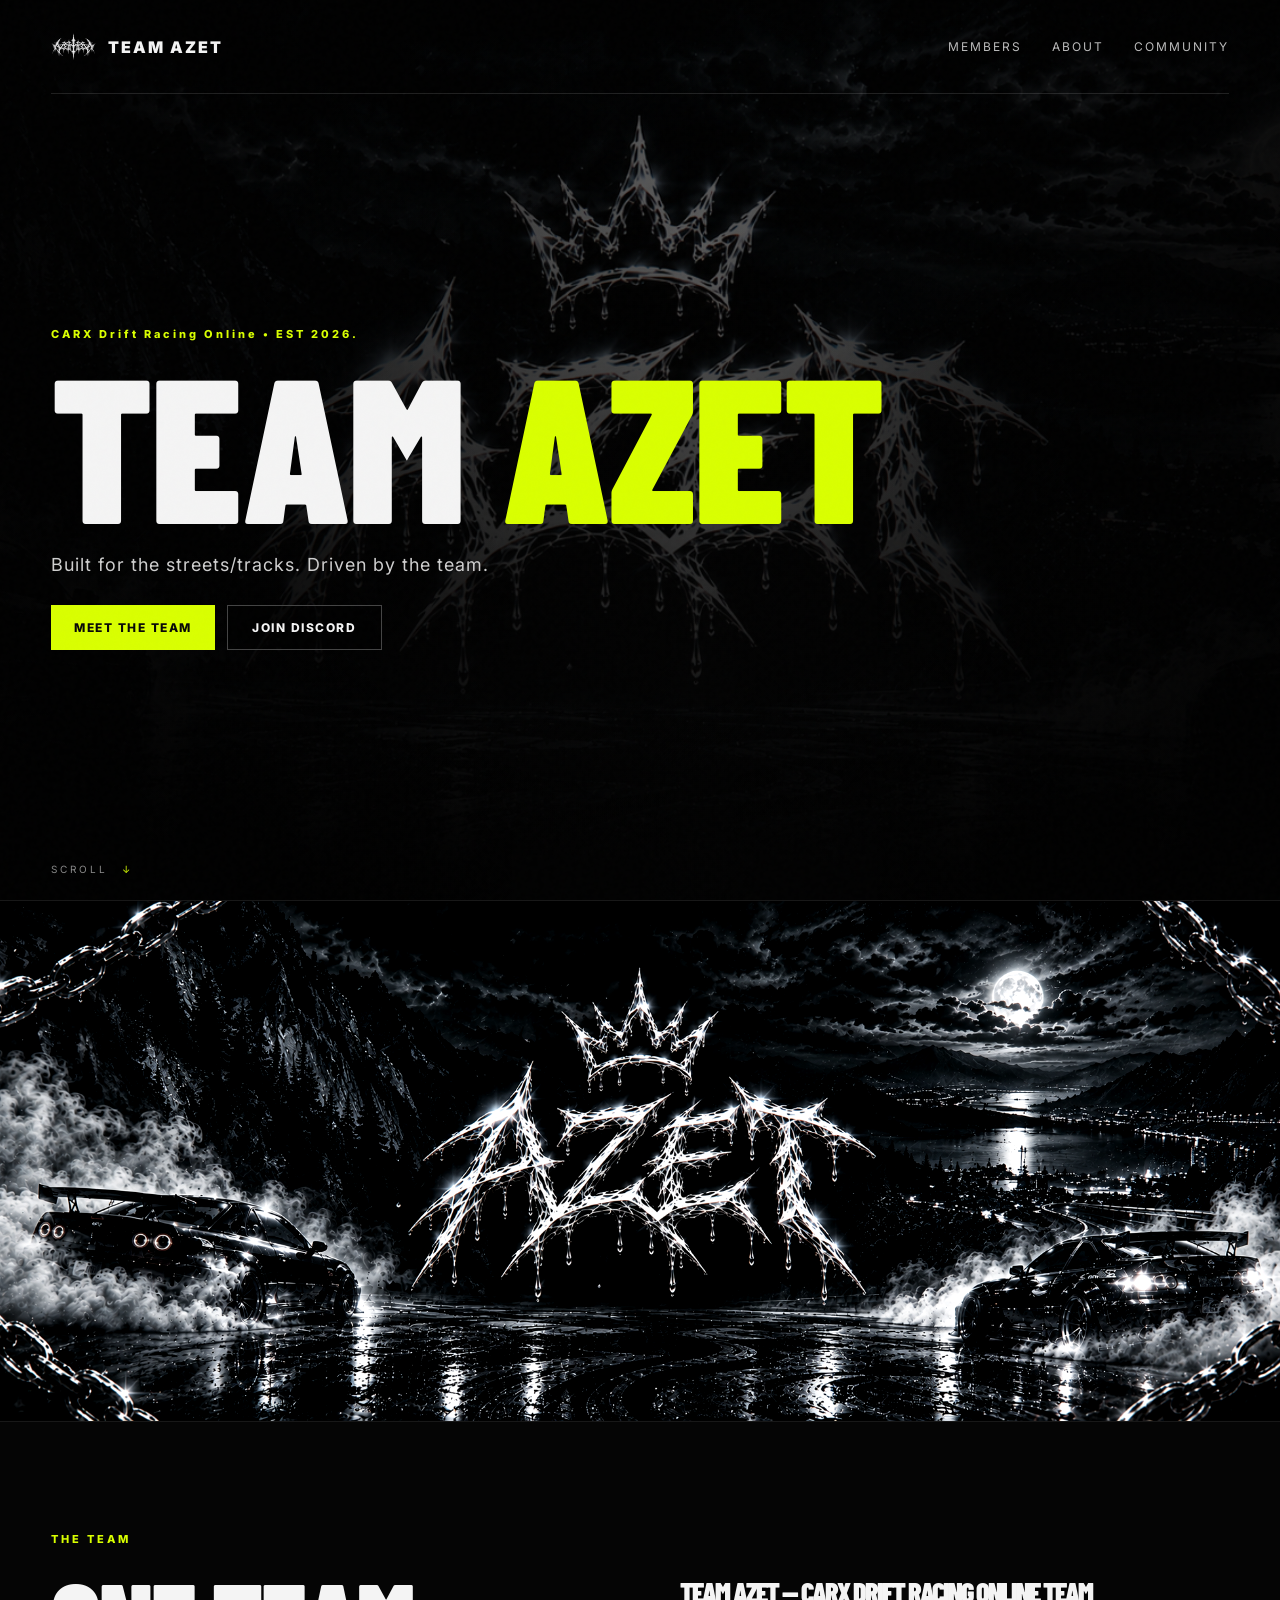
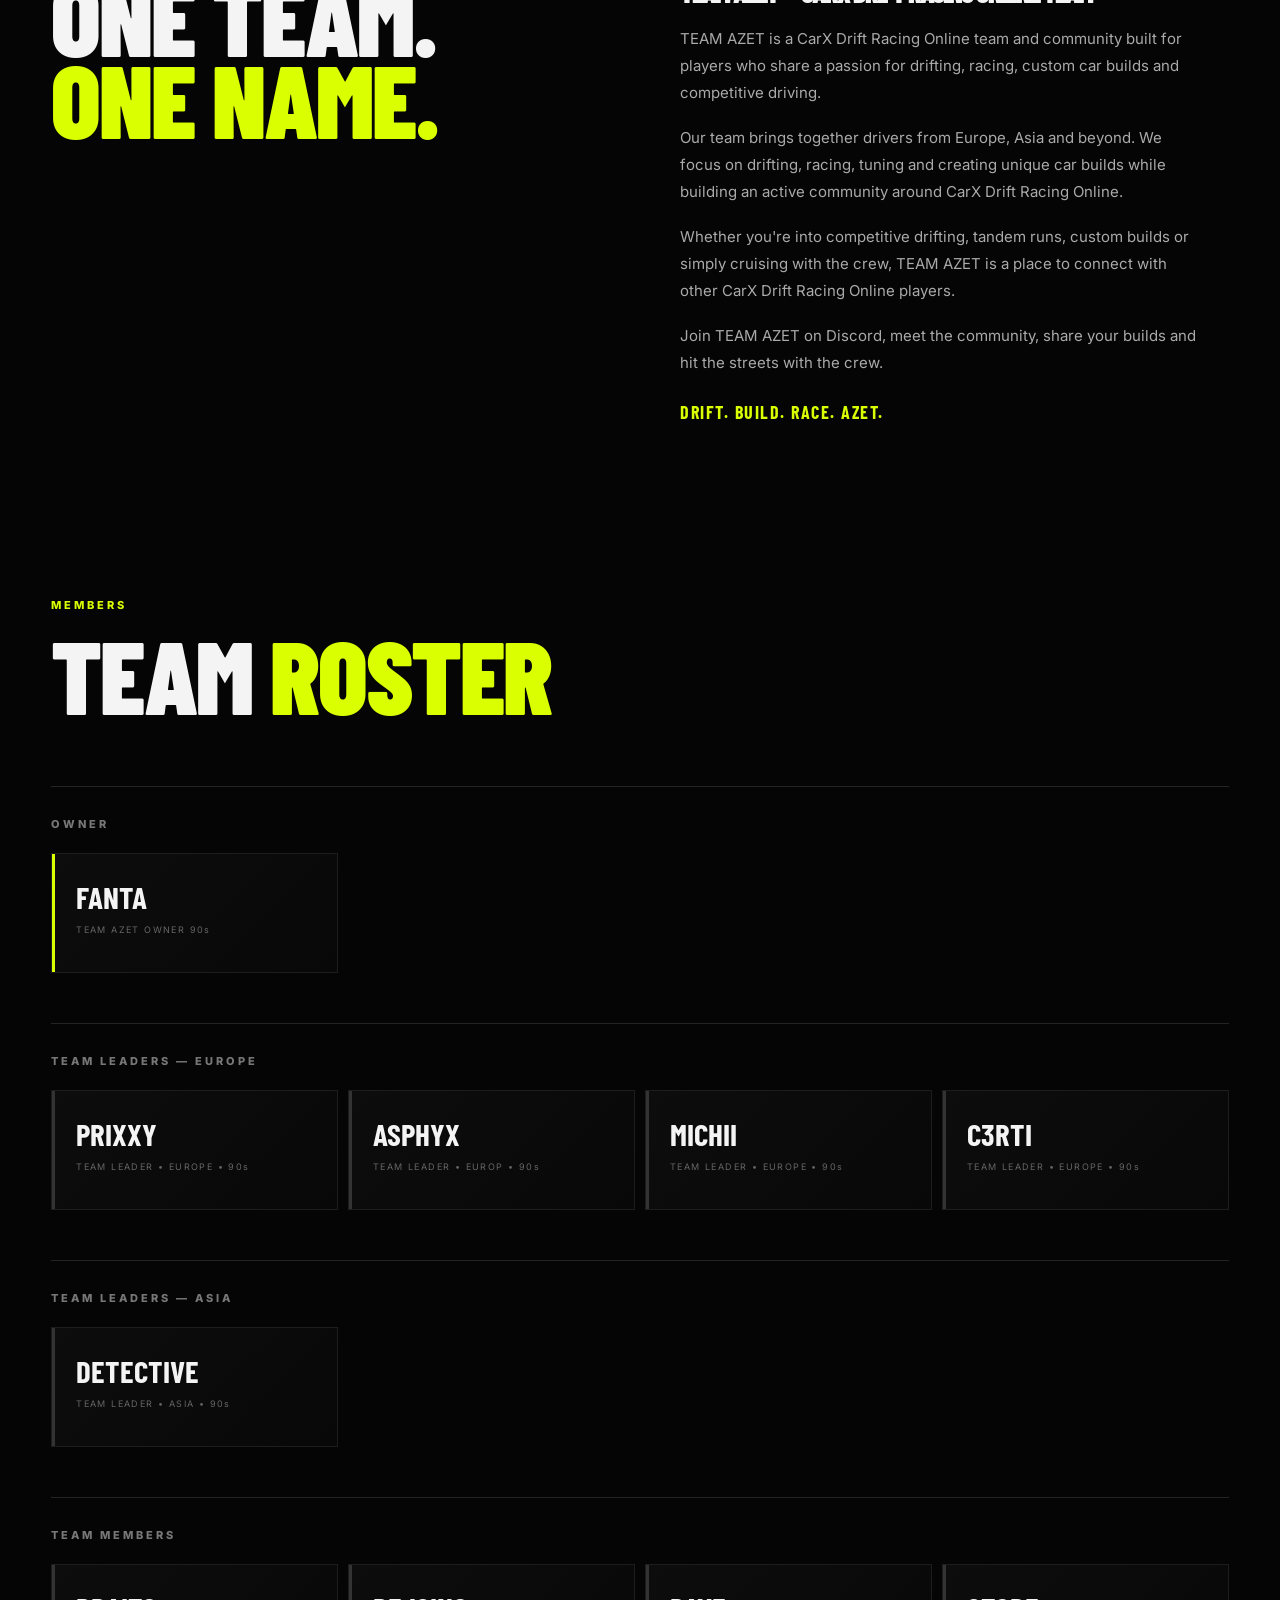
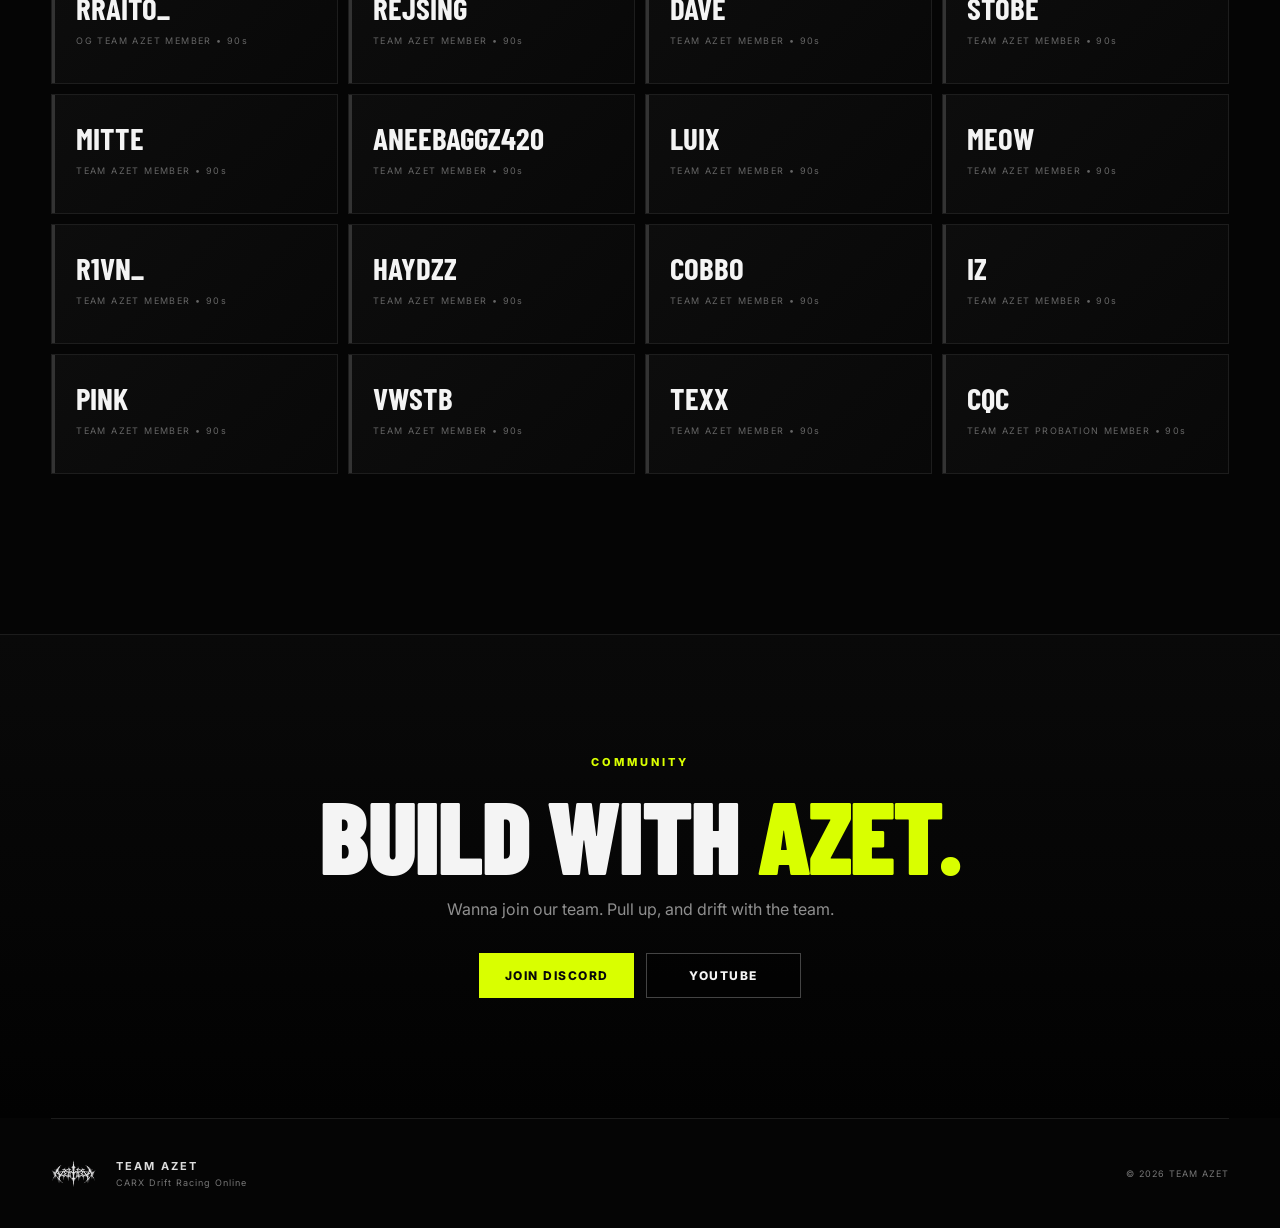
==== index.html @ e7b2cd9e "Update index.html" ====
<!DOCTYPE html>
<html lang="en">
<head> <meta name="google-site-verification" content="WvXRgHe4BdpTM_RKW-h9yV7HGVJYF44Y4NhQka72pgI"/>
  <meta charset="UTF-8">
  <meta name="viewport" content="width=device-width, initial-scale=1.0">
  <meta name="description" content="TEAM AZET — CarX Drift Racing Online team.">
  <meta name="keywords" content="Team Azet, CarX Drift Racing Online, CarX drift team, Azet CarX, tandem drifting, CarX community, competitive drifting, Azet, team carx drift racing online"/>
  <title>TEAM AZET | CarX Drift Racing Online</title>
  <link rel="icon" type="image/png" href="assets/favicon-32x32.png">
  <link rel="stylesheet" href="style.css">
</head>
<body>
  <div class="noise"></div>

  <header class="hero" id="home">
    <nav class="nav">
      <a class="brand" href="#home">
        <img src="assets/azet-logo.png" alt="TEAM AZET logo">
        <span>TEAM AZET</span>
      </a>
      <div class="nav-links">
        <a href="#members">Members</a>
        <a href="#about">About</a>
        <a href="#community">Community</a>
      </div>
    </nav>

    <div class="hero-content">
      <div class="eyebrow">CARX Drift Racing Online • EST 2026.</div>
      <h1>TEAM <span>AZET</span></h1>
      <p>Built for the streets/tracks. Driven by the team.</p>
      <div class="hero-buttons">
        <a class="btn primary" href="#members">Meet the team</a>
        <a class="btn ghost" href="https://discord.gg/hAfDFxPtxm" target="_blank" rel="noopener">Join Discord</a>
      </div>
    </div>
    <div class="scroll">SCROLL <span>↓</span></div>
  </header>

  <main>
    <section class="banner-section">
      <img src="assets/azet-banner.png" alt="TEAM AZET banner">
    </section>

    <section class="section" id="about">
      <div class="section-label"> THE TEAM</div>
      <div class="two-col">
        <div>
          <h2>ONE TEAM.<br><span>ONE NAME.</span></h2>
        </div>
        <div class="about-copy">
  <section class="seo-content">
    <h2>TEAM AZET — CarX Drift Racing Online Team</h2>

    <p>
        TEAM AZET is a CarX Drift Racing Online team and community built
        for players who share a passion for drifting, racing, custom car
        builds and competitive driving.
    </p>

    <p>
        Our team brings together drivers from Europe, Asia and beyond.
        We focus on drifting, racing, tuning and creating unique car
        builds while building an active community around CarX Drift Racing Online.
    </p>

    <p>
        Whether you're into competitive drifting, tandem runs, custom
        builds or simply cruising with the crew, TEAM AZET is a place to
        connect with other CarX Drift Racing Online players.
    </p>

    <p>
        Join TEAM AZET on Discord, meet the community, share your builds
        and hit the streets with the crew.
    </p>

    <h3>DRIFT. BUILD. RACE. AZET.</h3>
</section>
        </div>
      </div>
    </section>

    <section class="section members-section" id="members">
      <div class="section-label"> MEMBERS</div>
      <h2>TEAM <span>ROSTER</span></h2>

      <div class="role-block">
        <div class="role-title">OWNER</div>
        <div class="member-grid">
          <article class="member featured"><span>Fanta</span><small>TEAM AZET OWNER 90s</small></article>
        </div>
      </div>

      <div class="role-block">
        <div class="role-title">TEAM LEADERS — EUROPE</div>
        <div class="member-grid">
          <article class="member"><span>Prixxy</span><small>TEAM LEADER • EUROPE • 90s</small></article>
          <article class="member"><span>Asphyx</span><small>TEAM LEADER • EUROP • 90s</small></article>
          <article class="member"><span>MICHII</span><small>TEAM LEADER • EUROPE • 90s</small></article>
          <article class="member"><span>c3rti</span><small>TEAM LEADER • EUROPE • 90s</small></article>
        </div>
      </div>

      <div class="role-block">
        <div class="role-title">TEAM LEADERS — ASIA</div>
        <div class="member-grid">
          <article class="member"><span>DETECTIVE</span><small>TEAM LEADER • ASIA • 90s</small></article>
        </div>
      </div>

      <div class="role-block">
        <div class="role-title">TEAM MEMBERS</div>
        <div class="member-grid">
          <article class="member"><span>rRaito_</span><small>OG TEAM AZET MEMBER • 90s</small></article>
          <article class="member"><span>Rejsing</span><small>TEAM AZET MEMBER • 90s</small></article>
          <article class="member"><span>DAVE</span><small>TEAM AZET MEMBER • 90s</small></article>
          <article class="member"><span>STOBE</span><small>TEAM AZET MEMBER • 90s</small></article>
          <article class="member"><span>Mitte</span><small>TEAM AZET MEMBER • 90s</small></article>
          <article class="member"><span>AneeBaggz420</span><small>TEAM AZET MEMBER • 90s</small></article>
          <article class="member"><span>Luix</span><small>TEAM AZET MEMBER • 90s</small></article>
          <article class="member"><span>Meow</span><small>TEAM AZET MEMBER • 90s</small></article>
          <article class="member"><span>R1vn_</span><small>TEAM AZET MEMBER • 90s</small></article>
          <article class="member"><span>HAYDZZ</span><small>TEAM AZET MEMBER • 90s</small></article>
          <article class="member"><span>Cobbo</span><small>TEAM AZET MEMBER • 90s</small></article>
          <article class="member"><span>iz</span><small>TEAM AZET MEMBER • 90s</small></article>
          <article class="member"><span>PINK</span><small>TEAM AZET MEMBER • 90s</small></article>
          <article class="member"><span>VWSTB</span><small>TEAM AZET MEMBER • 90s</small></article>
          <article class="member"><span>TEXX</span><small>TEAM AZET MEMBER •  90s</small></article>
          <article class="member"><span>CQC</span><small>TEAM AZET PROBATION MEMBER • 90s</small></article>
        </div>
      </div>
    </section>

    <section class="community" id="community">
      <div class="community-inner">
        <div class="section-label"> COMMUNITY</div>
        <h2>BUILD WITH <span>AZET.</span></h2>
        <p> Wanna join our team. Pull up, and drift with the team.</p>
        <div class="hero-buttons">
          <a class="btn primary" href="https://discord.gg/hAfDFxPtxm" target="_blank" rel="noopener">JOIN DISCORD</a>
          <a class="btn ghost" href="https://www.youtube.com/@azet_carx" target="_blank" rel="noopener">YOUTUBE</a>
        </div>
      </div>
    </section>
  </main>

  <footer>
    <img src="assets/azet-logo.png" alt="" aria-hidden="true">
    <div>
      <strong>TEAM AZET</strong>
      <span>CARX Drift Racing Online </span>
    </div>
    <p>© 2026 TEAM AZET</p>
  </footer>

  <script>
    const members = document.querySelectorAll('.member');
    const observer = new IntersectionObserver(entries => {
      entries.forEach(entry => {
        if (entry.isIntersecting) entry.target.classList.add('show');
      });
    }, { threshold: 0.12 });
    members.forEach(member => observer.observe(member));
  </script>
</body>
</html>
---- style.css ----
@import url('https://fonts.googleapis.com/css2?family=Barlow+Condensed:wght@400;500;600;700;800;900&family=Inter:wght@400;500;600;700&display=swap');

:root {
  --bg: #050505;
  --panel: #0c0c0c;
  --line: #242424;
  --text: #f4f4f4;
  --muted: #8e8e8e;
  --accent: #d9ff00;
}

* { box-sizing: border-box; margin: 0; padding: 0; }
html { scroll-behavior: smooth; }
body {
  background: var(--bg);
  color: var(--text);
  font-family: Inter, Arial, sans-serif;
  overflow-x: hidden;
  -webkit-font-smoothing: antialiased;
}
a { color: inherit; text-decoration: none; }

.noise {
  position: fixed; inset: 0; pointer-events: none; z-index: 20; opacity: .035;
  background-image: url("data:image/svg+xml,%3Csvg viewBox='0 0 180 180' xmlns='http://www.w3.org/2000/svg'%3E%3Cfilter id='n'%3E%3CfeTurbulence type='fractalNoise' baseFrequency='.9' numOctaves='4' stitchTiles='stitch'/%3E%3C/filter%3E%3Crect width='100%25' height='100%25' filter='url(%23n)' opacity='.5'/%3E%3C/svg%3E");
}

.hero {
  min-height: 100vh;
  position: relative;
  display: flex;
  flex-direction: column;
  justify-content: space-between;
  isolation: isolate;
  background:
    linear-gradient(90deg, rgba(0,0,0,.9), rgba(0,0,0,.35) 55%, rgba(0,0,0,.85)),
    linear-gradient(180deg, rgba(0,0,0,.25), #050505 96%),
    url("assets/azet-banner.png") center/cover;
}
.hero::after {
  content: ""; position: absolute; inset: 0; z-index: -1;
  background: radial-gradient(circle at 50% 45%, transparent 0 20%, rgba(0,0,0,.5) 75%);
}
.nav {
  width: min(1200px, 92%); margin: 0 auto; padding: 24px 0;
  display: flex; justify-content: space-between; align-items: center;
  border-bottom: 1px solid rgba(255,255,255,.12);
}
.brand { display: flex; align-items: center; gap: 12px; font-weight: 900; letter-spacing: 2px; }
.brand img { width: 45px; height: 45px; object-fit: contain; }
.nav-links { display: flex; gap: 30px; text-transform: uppercase; font-size: 12px; letter-spacing: 2px; }
.nav-links a { color: #bbb; transition: .2s; }
.nav-links a:hover { color: var(--accent); }

.hero-content { width: min(1200px, 92%); margin: auto; padding: 100px 0 80px; }
.eyebrow, .section-label, .role-title {
  color: var(--accent); font-size: 11px; font-weight: 800; letter-spacing: 3px;
}
.hero h1, h2 {
  font-family: "Barlow Condensed", sans-serif;
  font-weight: 900; text-transform: uppercase;
  letter-spacing: -2px;
}
.hero h1 { font-size: clamp(80px, 16vw, 220px); line-height: .75; margin: 25px 0 35px; }
.hero h1 span, h2 span { color: var(--accent); }
.hero p { color: #cfcfcf; font-size: 18px; letter-spacing: 1px; }
.hero-buttons { display: flex; gap: 12px; flex-wrap: wrap; margin-top: 30px; }
.btn {
  display: inline-flex; align-items: center; justify-content: center;
  min-width: 155px; padding: 14px 22px; font-size: 12px; font-weight: 800;
  letter-spacing: 1.5px; text-transform: uppercase; border: 1px solid #444;
  transition: transform .2s, background .2s, color .2s, border .2s;
}
.btn:hover { transform: translateY(-3px); }
.btn.primary { background: var(--accent); color: #080808; border-color: var(--accent); }
.btn.primary:hover { background: #efff73; }
.btn.ghost { background: rgba(0,0,0,.45); }
.btn.ghost:hover { border-color: var(--accent); color: var(--accent); }
.scroll { width: min(1200px,92%); margin: 0 auto 25px; font-size: 10px; letter-spacing: 3px; color: #888; }
.scroll span { color: var(--accent); margin-left: 8px; }

.banner-section { padding: 0; background: #000; border-top: 1px solid #181818; border-bottom: 1px solid #181818; }
.banner-section img { display: block; width: 100%; height: min(45vw, 520px); object-fit: cover; object-position: center; filter: grayscale(.15) contrast(1.08); }

.section { width: min(1200px, 92%); margin: 0 auto; padding: 110px 0; }
.two-col { display: grid; grid-template-columns: 1fr 1fr; gap: 80px; margin-top: 30px; }
h2 { font-size: clamp(55px, 8vw, 110px); line-height: .8; }
.about-copy { max-width: 520px; color: #aaa; line-height: 1.8; font-size: 15px; }
.seo-content h2 { font-size: 28px; line-height: 1.2; margin-bottom: 15px; font-family: "Barlow Condensed", sans-serif; text-transform: uppercase; color: var(--text); }
.seo-content h3 { font-size: 18px; margin-top: 20px; letter-spacing: 1.5px; color: var(--accent); font-family: "Barlow Condensed", sans-serif; }
.about-copy p { margin-bottom: 18px; }

.members-section { padding-top: 60px; }
.members-section > h2 { margin: 22px 0 70px; }
.role-block { border-top: 1px solid var(--line); padding: 30px 0 50px; }
.role-title { color: #777; margin-bottom: 22px; }
.member-grid { display: grid; grid-template-columns: repeat(4, 1fr); gap: 10px; }
.member {
  min-height: 120px; padding: 24px; background: linear-gradient(135deg, #0d0d0d, #080808);
  border: 1px solid #1d1d1d; position: relative; overflow: hidden;
  transform: translateY(20px); opacity: 0; transition: transform .3s ease, opacity .55s ease, border-color .2s;
}
.member.show { transform: translateY(0); opacity: 1; }
.member::before { content: ""; position: absolute; width: 3px; left: 0; top: 0; bottom: 0; background: #333; transition: .2s; }
.member.show:hover { border-color: #444; transform: translateY(-4px); }
.member:hover::before, .member.featured::before { background: var(--accent); }
.member span { display: block; font-family: "Barlow Condensed"; font-size: 31px; font-weight: 700; text-transform: uppercase; }
.member small { display: block; margin-top: 9px; color: #666; font-size: 9px; letter-spacing: 1.4px; }

.community {
  border-top: 1px solid #1c1c1c;
  background: linear-gradient(180deg, #090909, #020202);
}
.community-inner { width: min(1200px, 92%); margin: auto; padding: 120px 0; text-align: center; }
.community h2 { margin: 25px 0 20px; }
.community p { max-width: 580px; margin: auto; color: #8f8f8f; line-height: 1.7; }
.community .hero-buttons { justify-content: center; }

footer {
  border-top: 1px solid #1c1c1c; width: min(1200px,92%); margin: auto;
  min-height: 110px; display: flex; align-items: center; justify-content: space-between;
  gap: 20px; color: #777; font-size: 11px; letter-spacing: 1px;
}
footer img { width: 45px; height: 45px; object-fit: contain; }
footer div { display: flex; flex-direction: column; gap: 4px; margin-right: auto; }
footer strong { color: #ddd; letter-spacing: 2px; }
footer span { font-size: 9px; }
footer p { font-size: 9px; }

@media (max-width: 800px) {
  .nav { justify-content: center; }
  .nav-links { display: none; }
  .hero-content { padding-top: 80px; text-align: center; }
  .hero-buttons { justify-content: center; }
  .scroll { text-align: center; }
  .two-col { grid-template-columns: 1fr; gap: 35px; }
  .member-grid { grid-template-columns: repeat(2, 1fr); }
  .banner-section img { height: 55vw; }
}
@media (max-width: 480px) {
  .hero h1 { font-size: 75px; }
  .member-grid { grid-template-columns: 1fr; }
  .member { min-height: 100px; }
  footer { flex-direction: column; text-align: center; padding: 30px 0; }
  footer div { margin-right: 0; }
  footer p { display: none; }
}
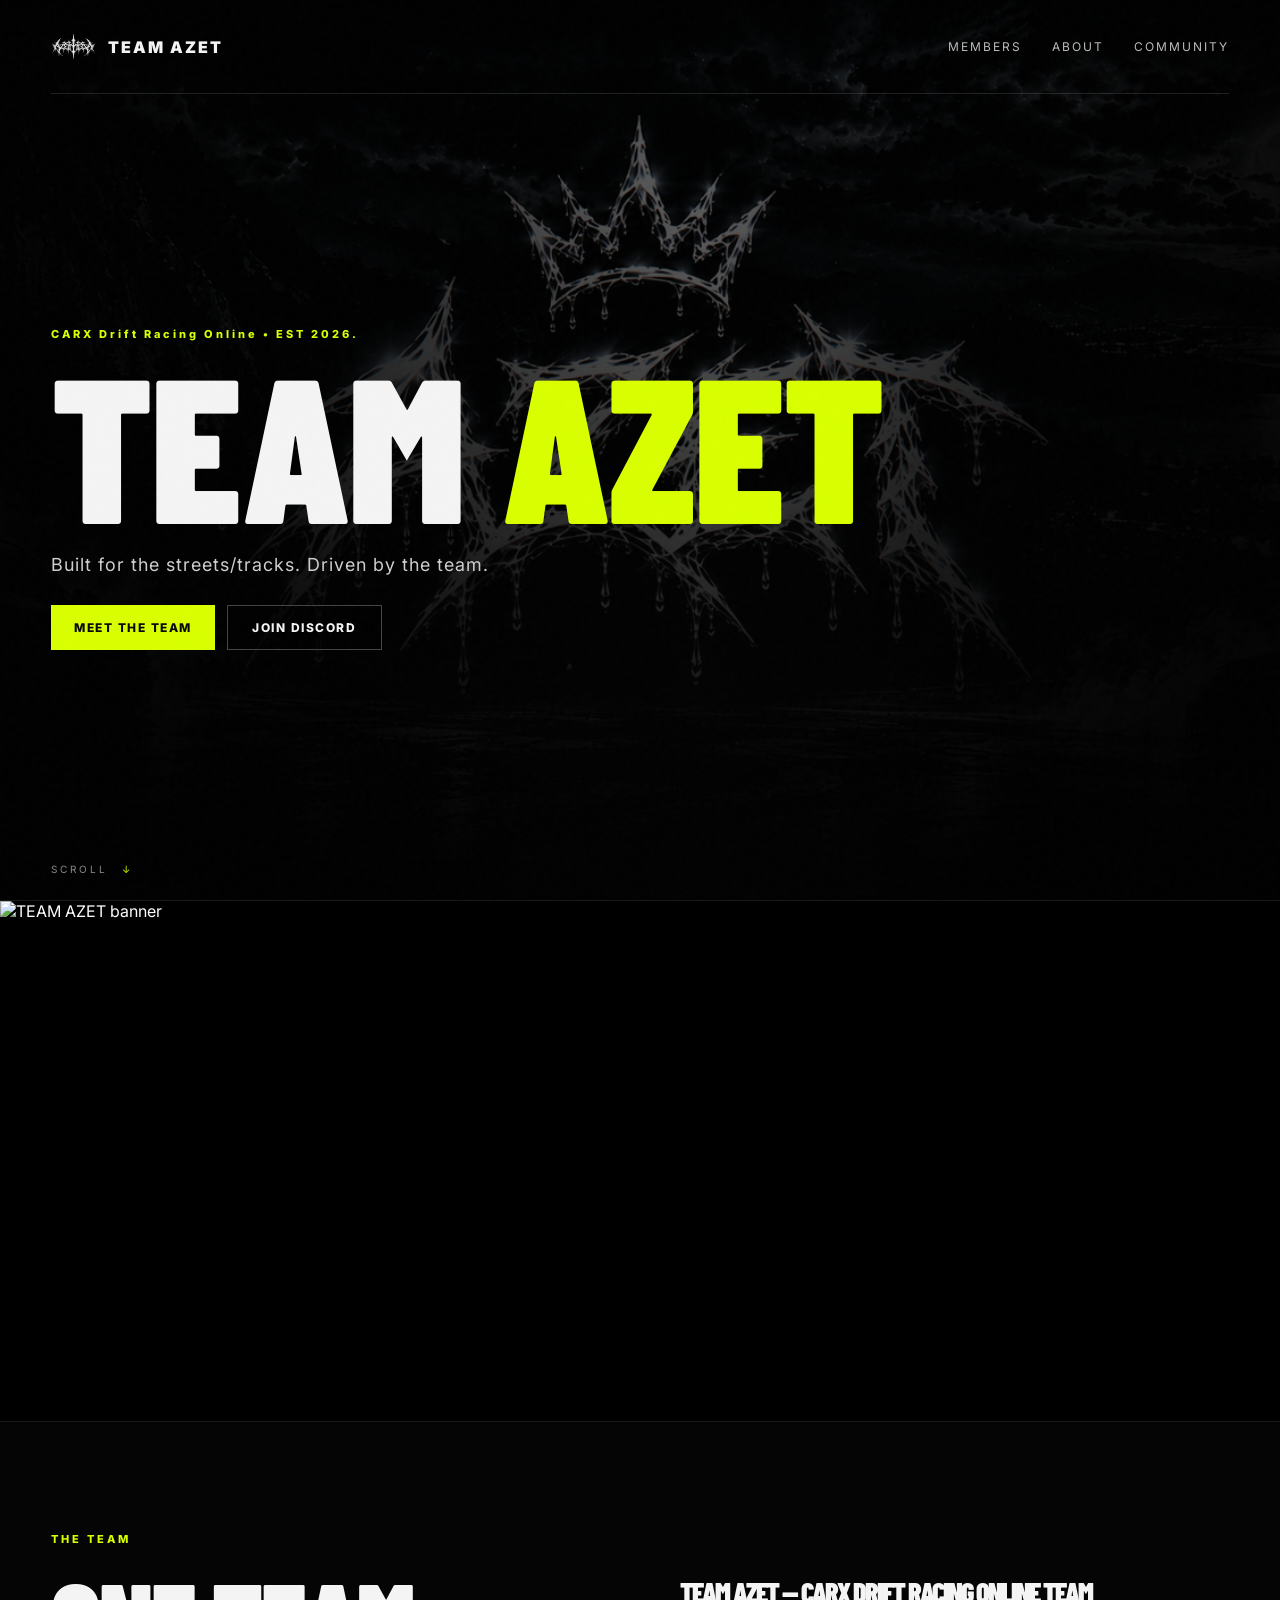
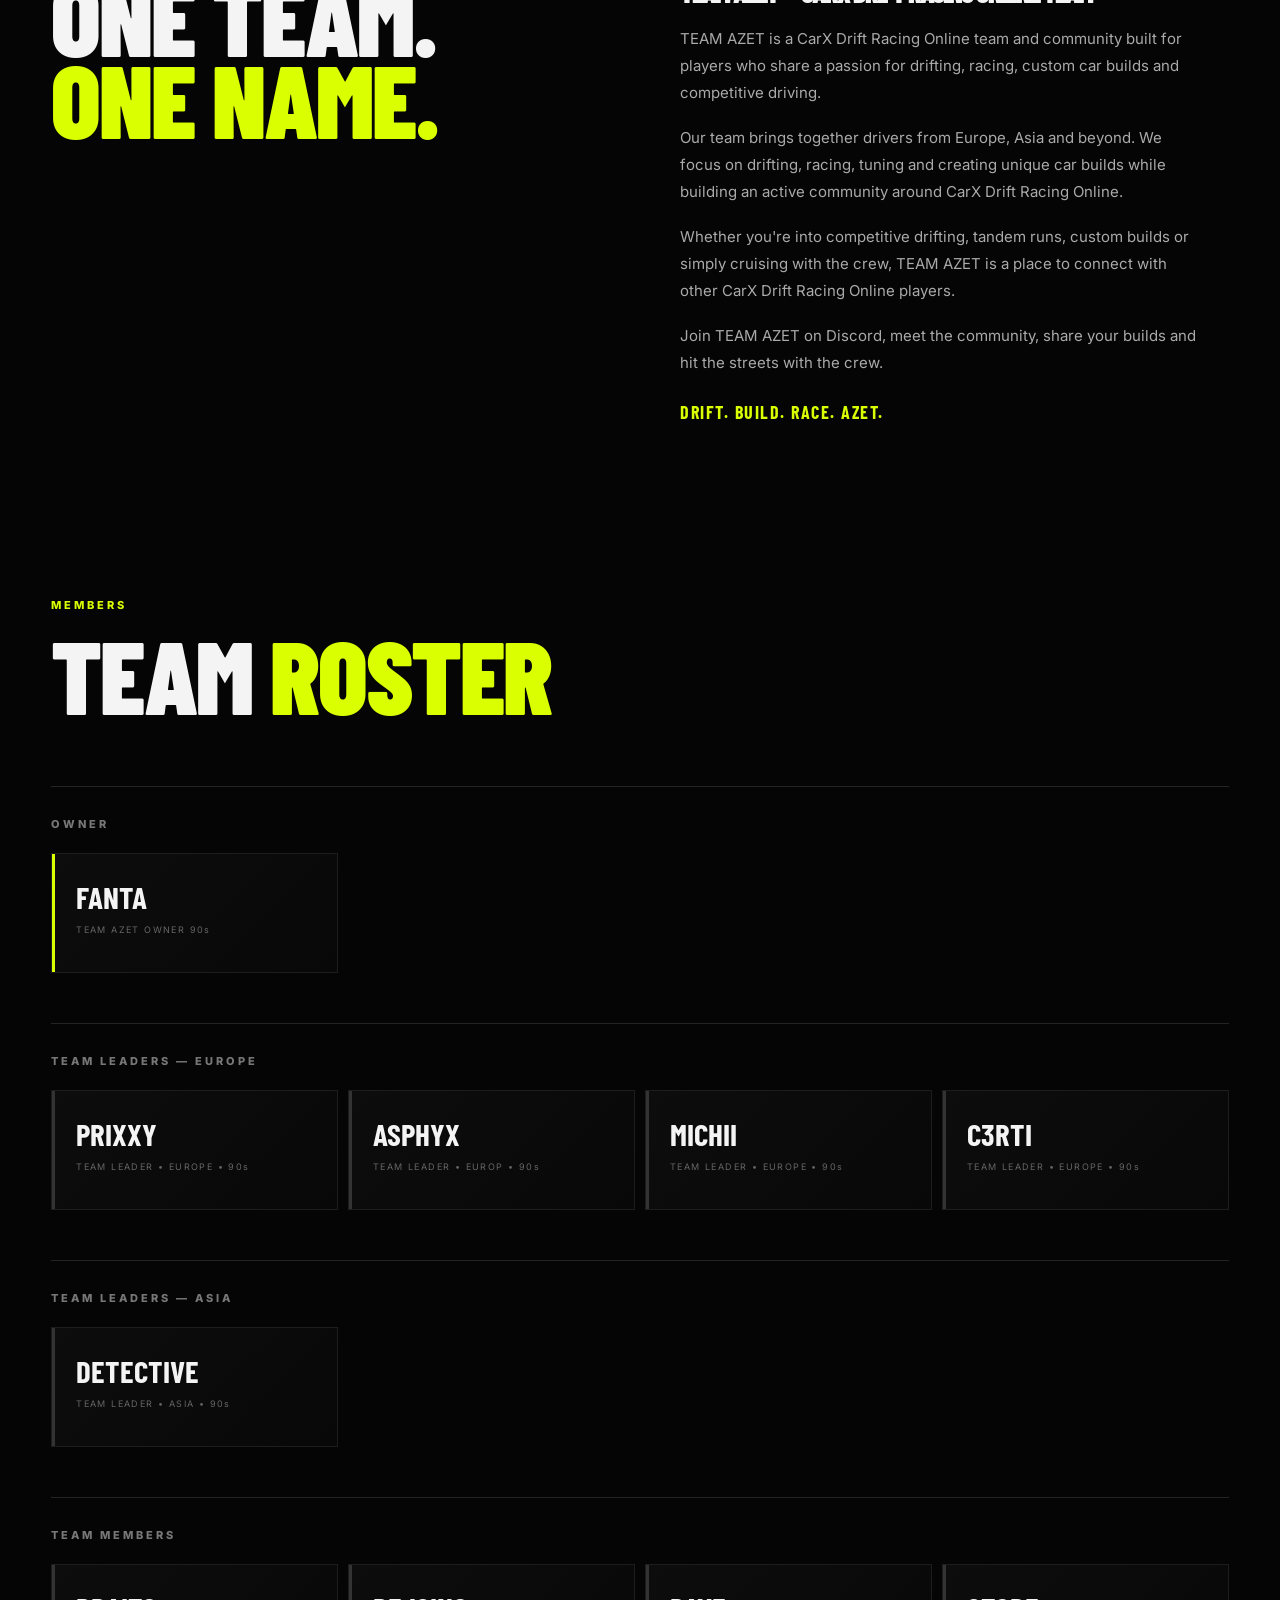
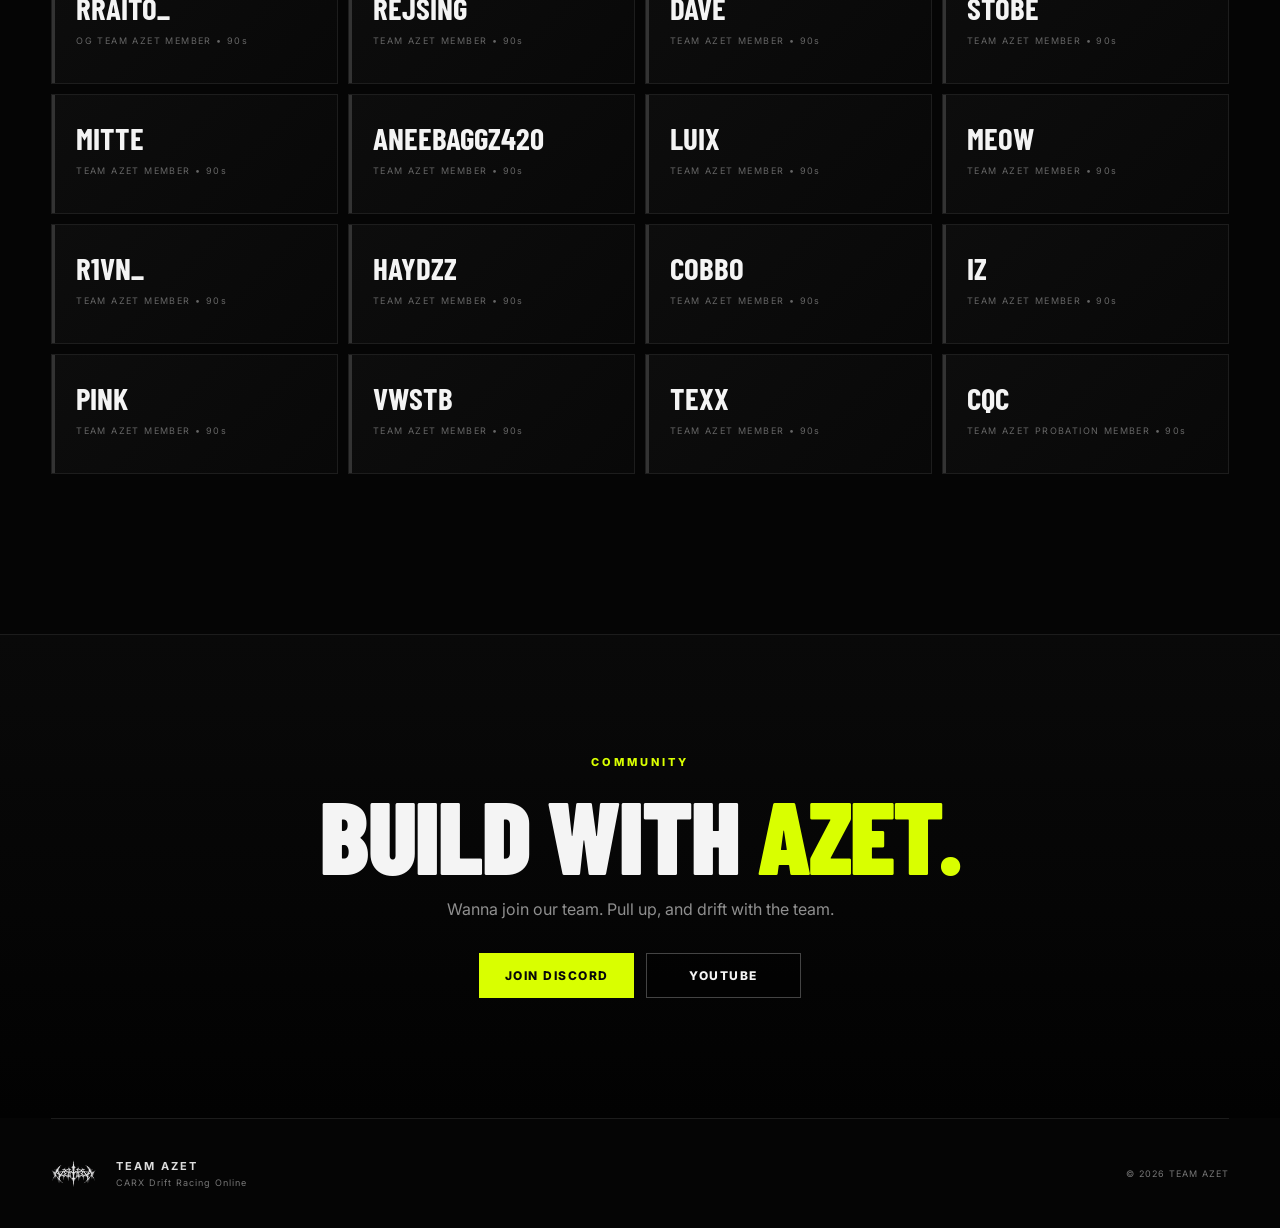
==== commit 27dc45ec: "Update index.html" ====
--- a/index.html
+++ b/index.html
@@ -39,7 +39,7 @@
 
   <main>
     <section class="banner-section">
-      <img src="assets/azet-banner.png" alt="TEAM AZET banner">
+      <img src="assets/PixVerse_V6_Image_Text_720P_maak_het_logo_bewe (4).mp4" alt="TEAM AZET banner">
     </section>
 
     <section class="section" id="about">
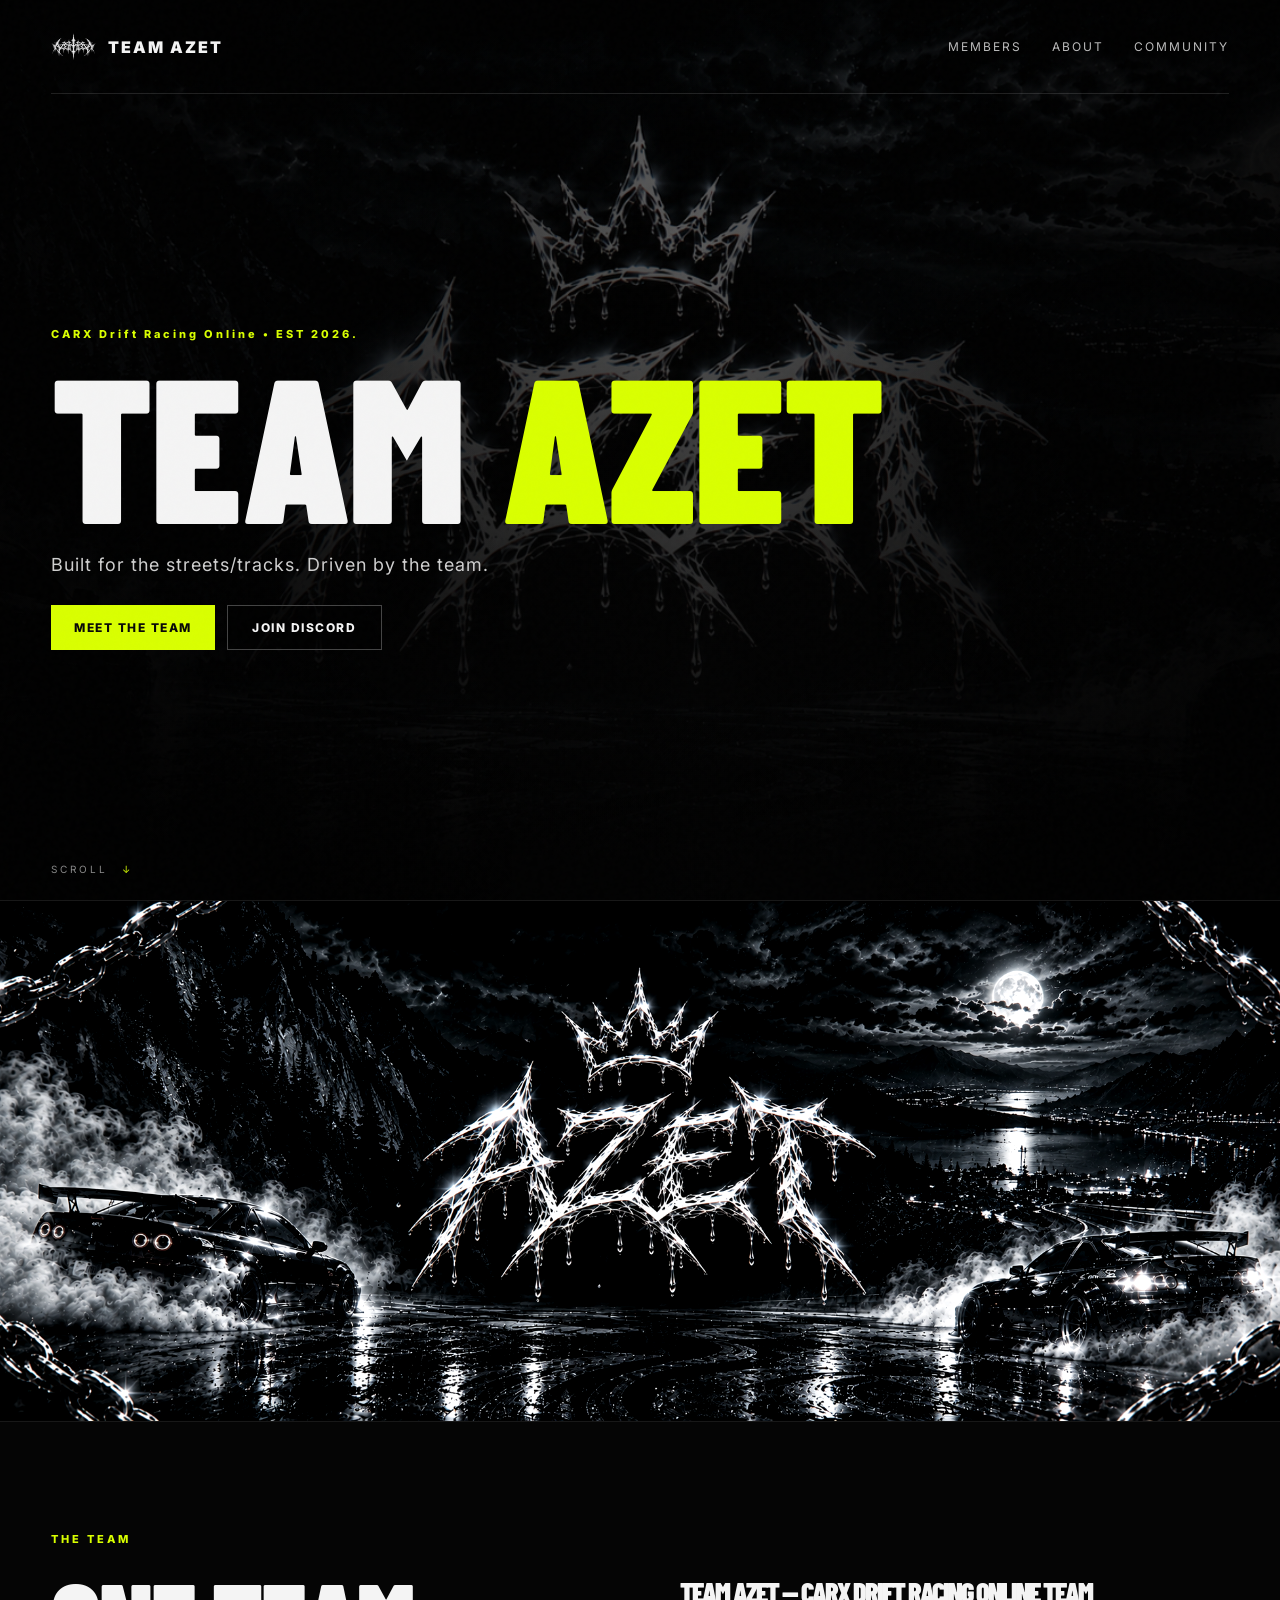
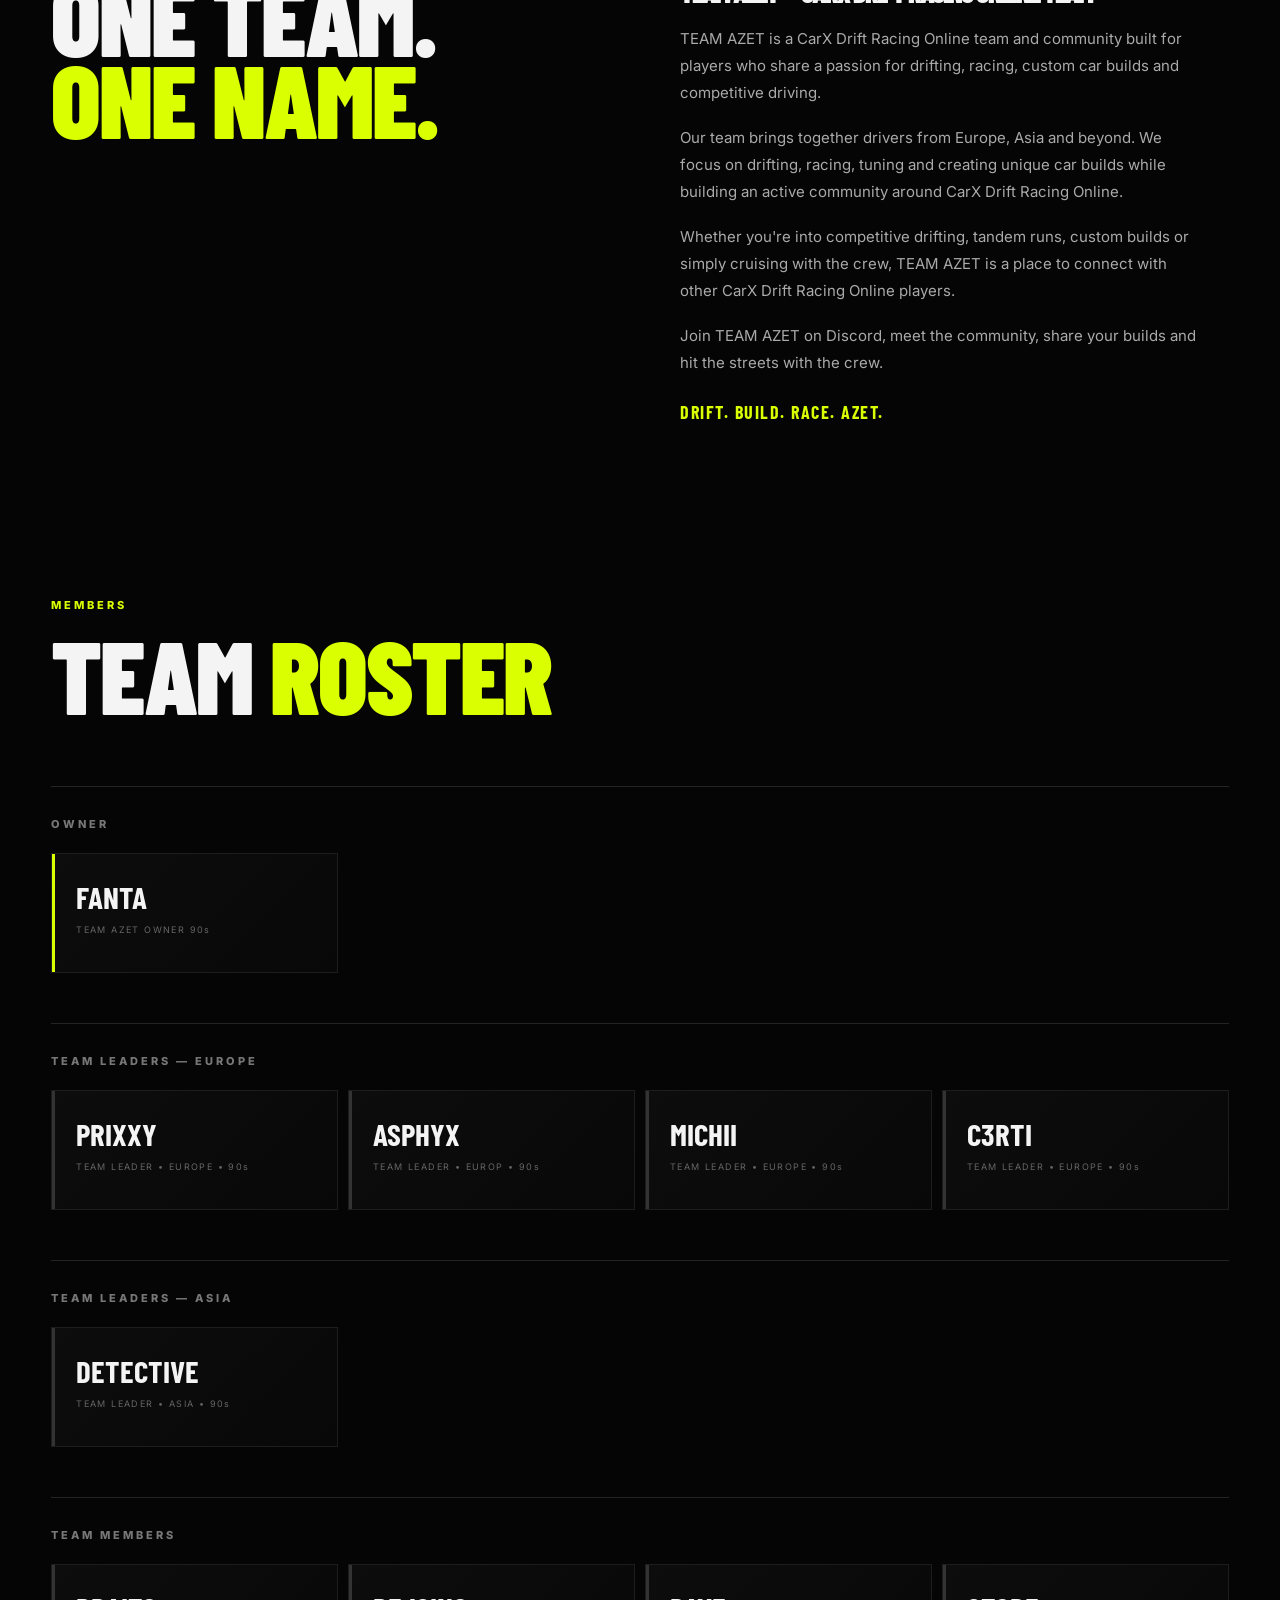
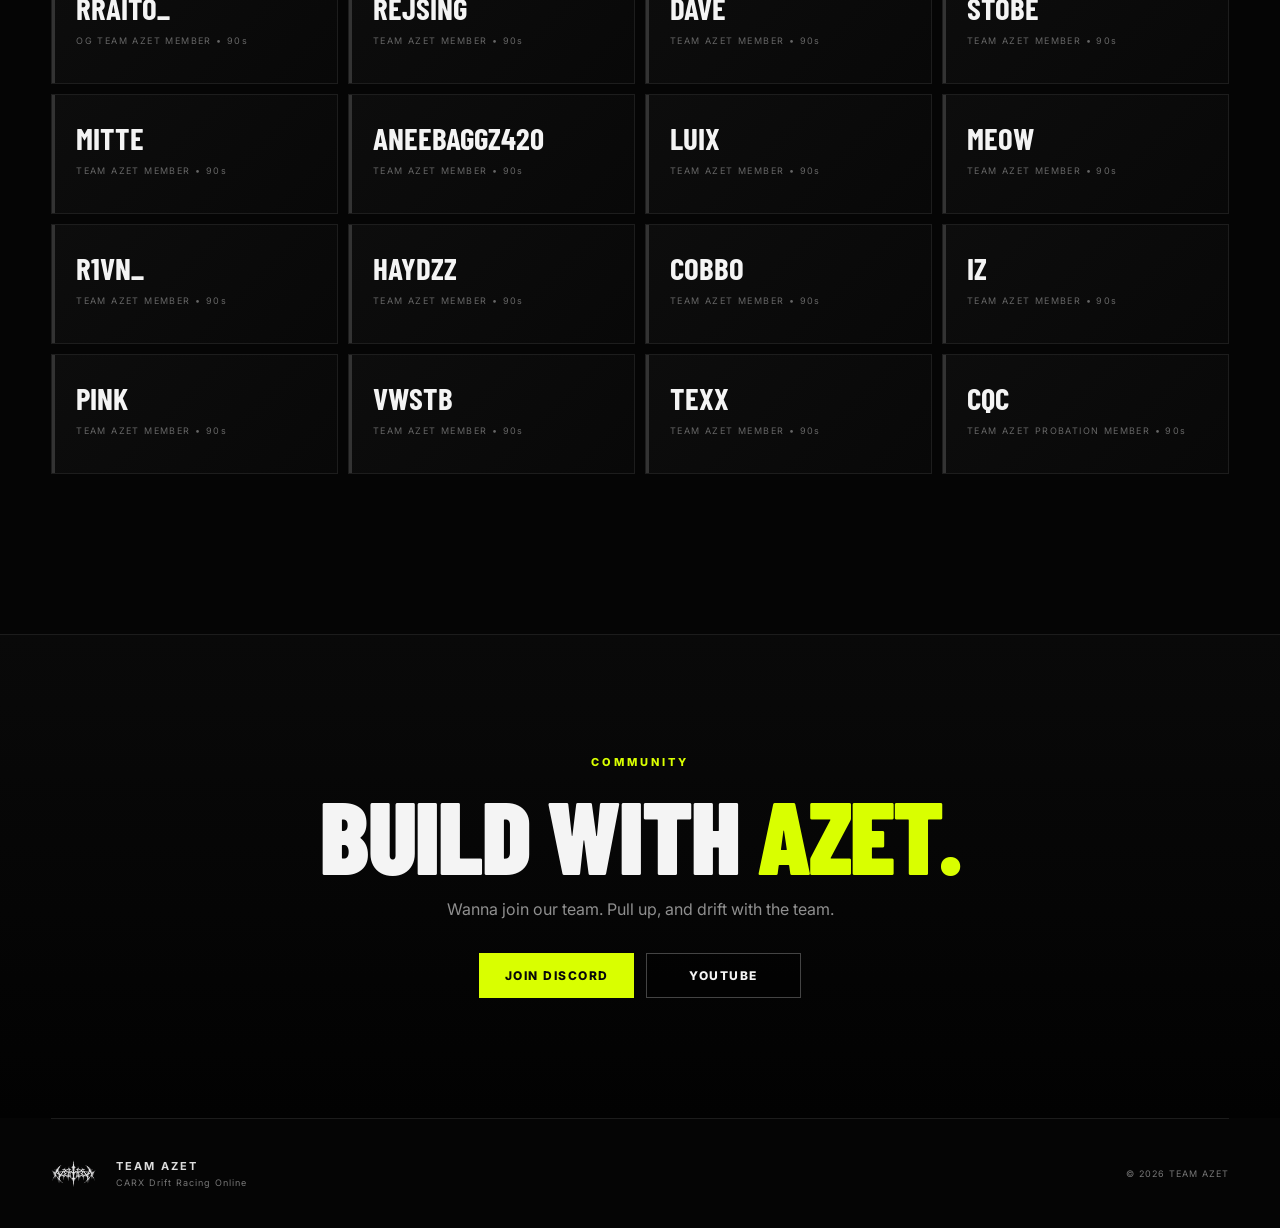
==== commit d5531c79: "Update index.html" ====
--- a/index.html
+++ b/index.html
@@ -39,7 +39,7 @@
 
   <main>
     <section class="banner-section">
-      <img src="assets/PixVerse_V6_Image_Text_720P_maak_het_logo_bewe (4).mp4" alt="TEAM AZET banner">
+      <img src="assets/azet-banner.png" alt="TEAM AZET banner">
     </section>
 
     <section class="section" id="about">
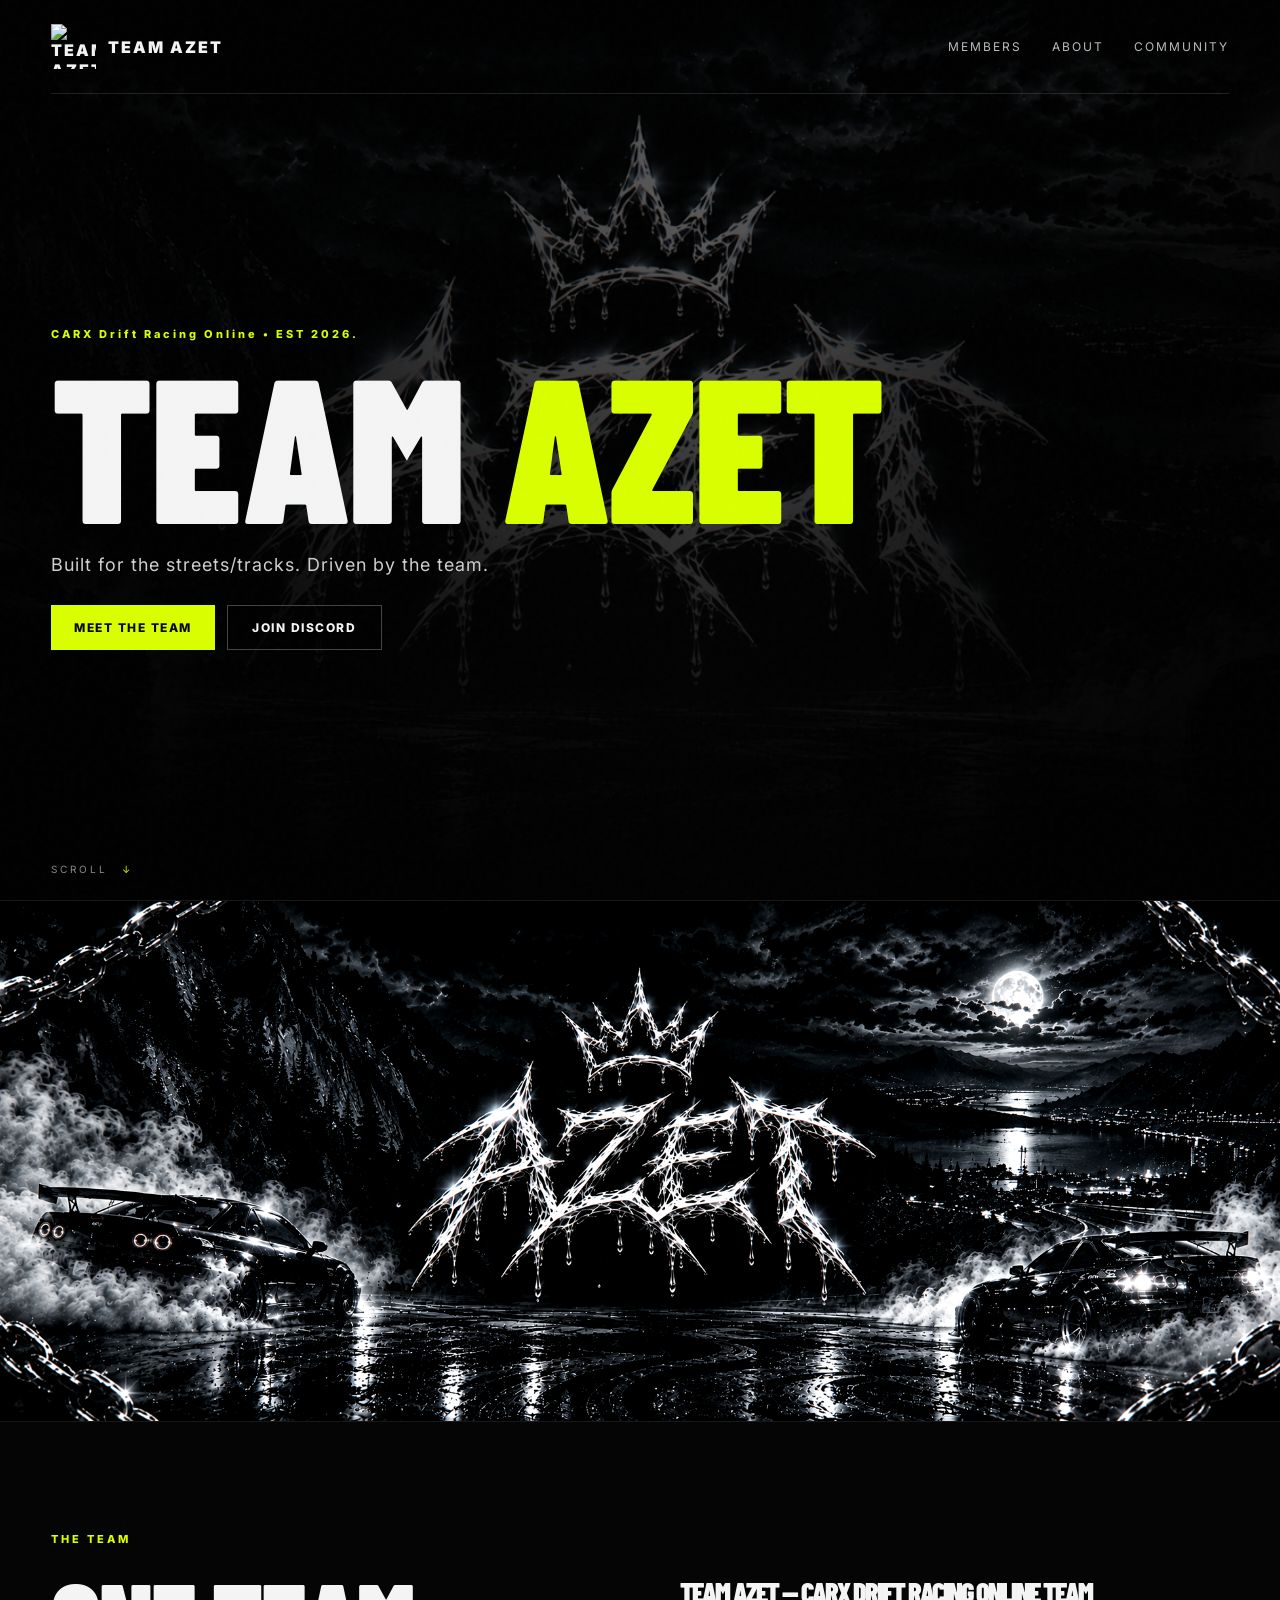
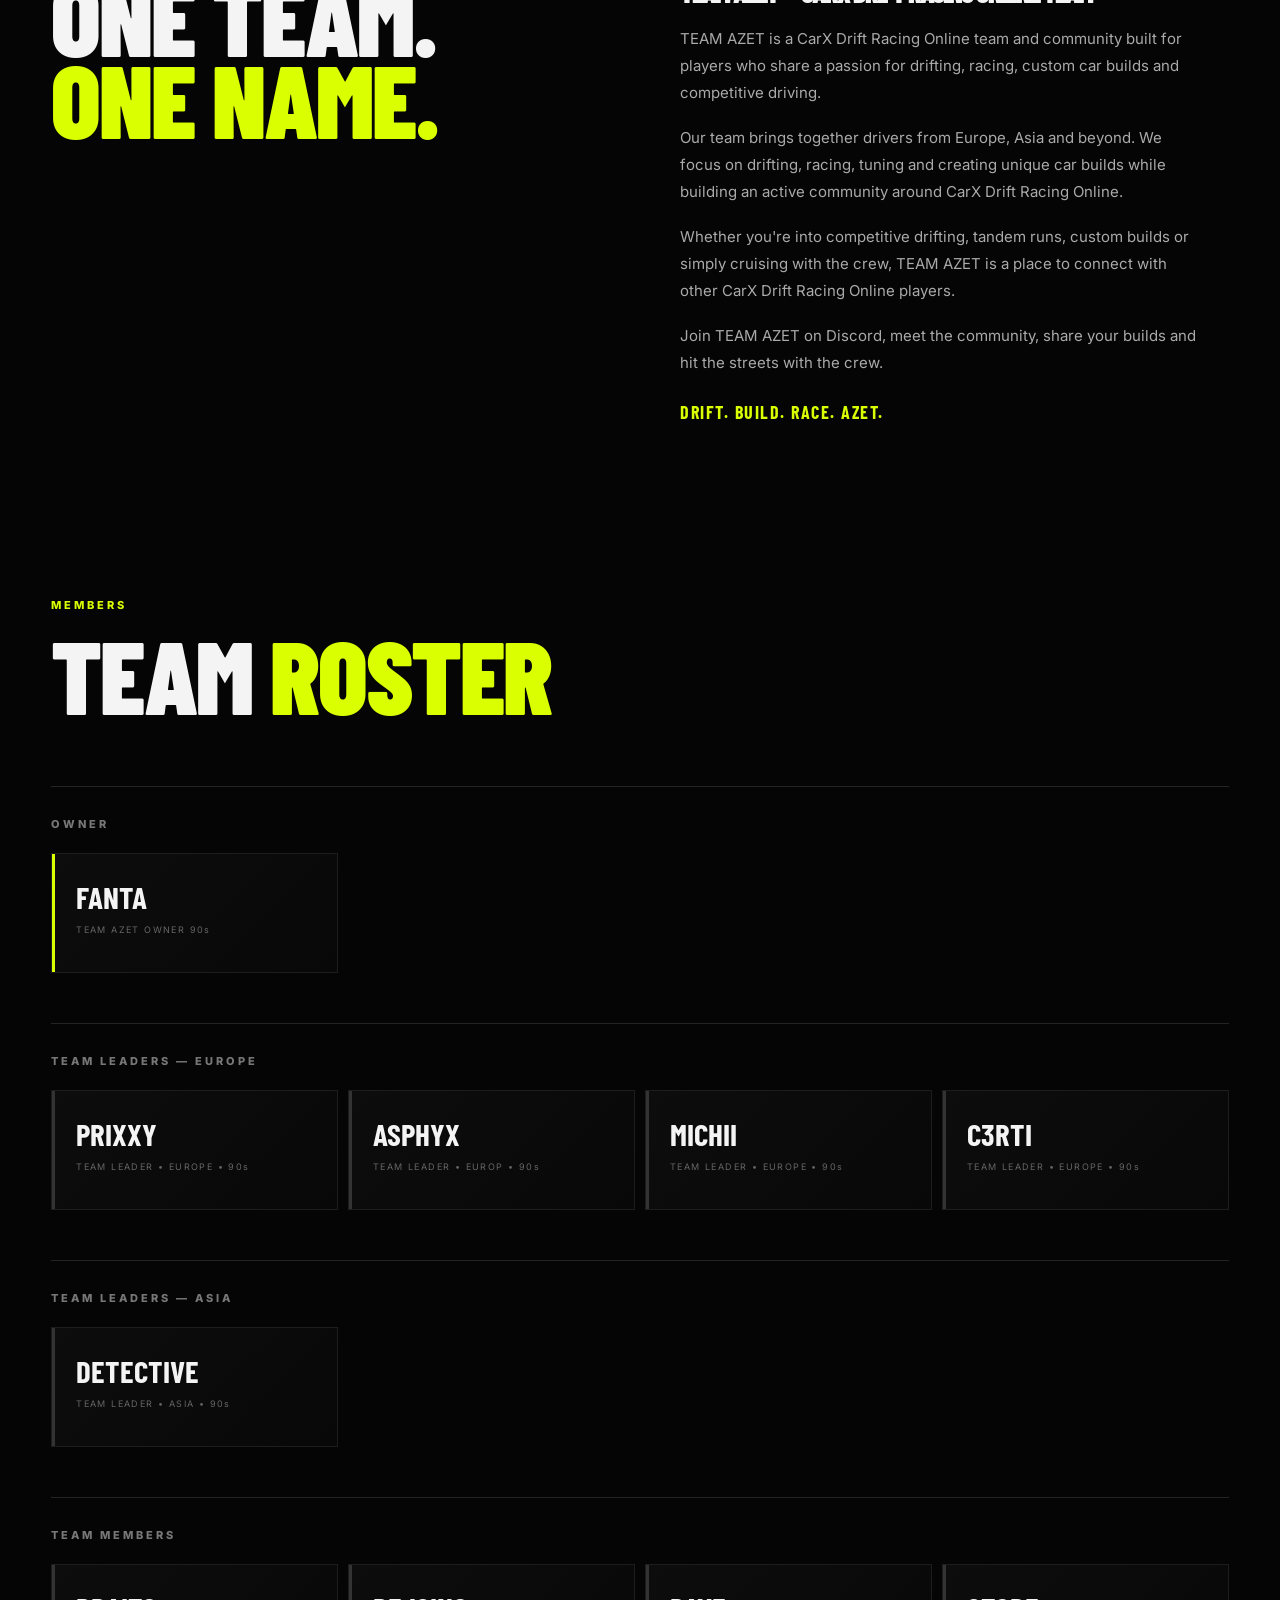
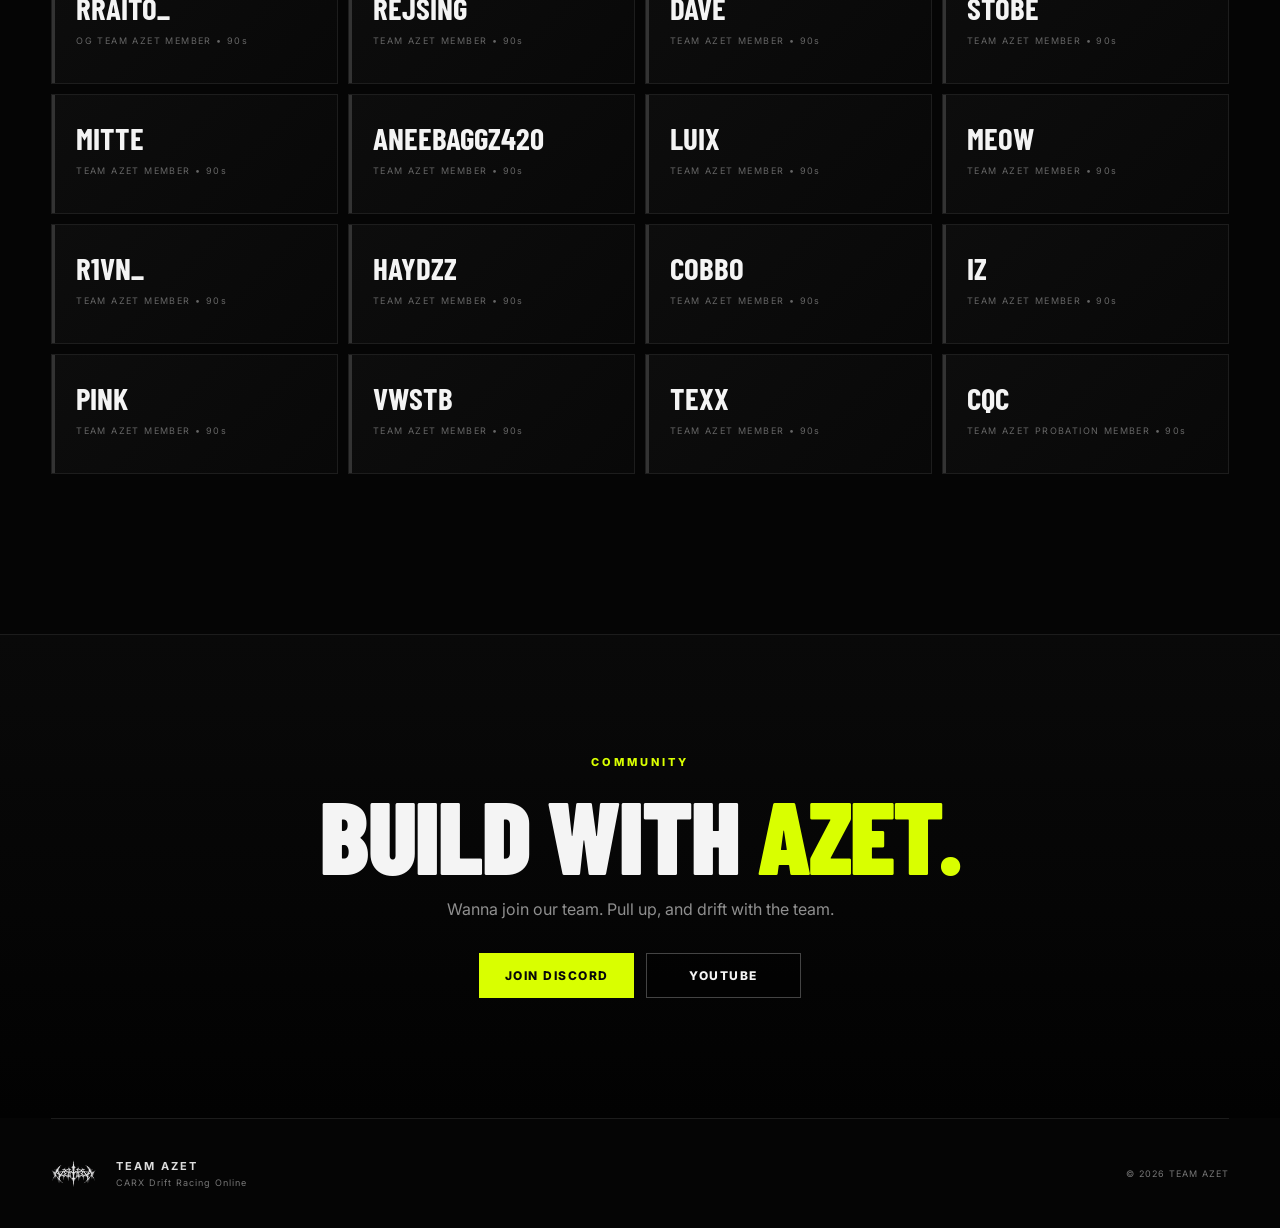
==== commit 3f0716f1: "Update index.html" ====
--- a/index.html
+++ b/index.html
@@ -15,7 +15,7 @@
   <header class="hero" id="home">
     <nav class="nav">
       <a class="brand" href="#home">
-        <img src="assets/azet-logo.png" alt="TEAM AZET logo">
+        <img src="assets/PixVerse_V6_Image_Text_720P_maak_het_logo_bewe (4).mp4" alt="TEAM AZET logo">
         <span>TEAM AZET</span>
       </a>
       <div class="nav-links">
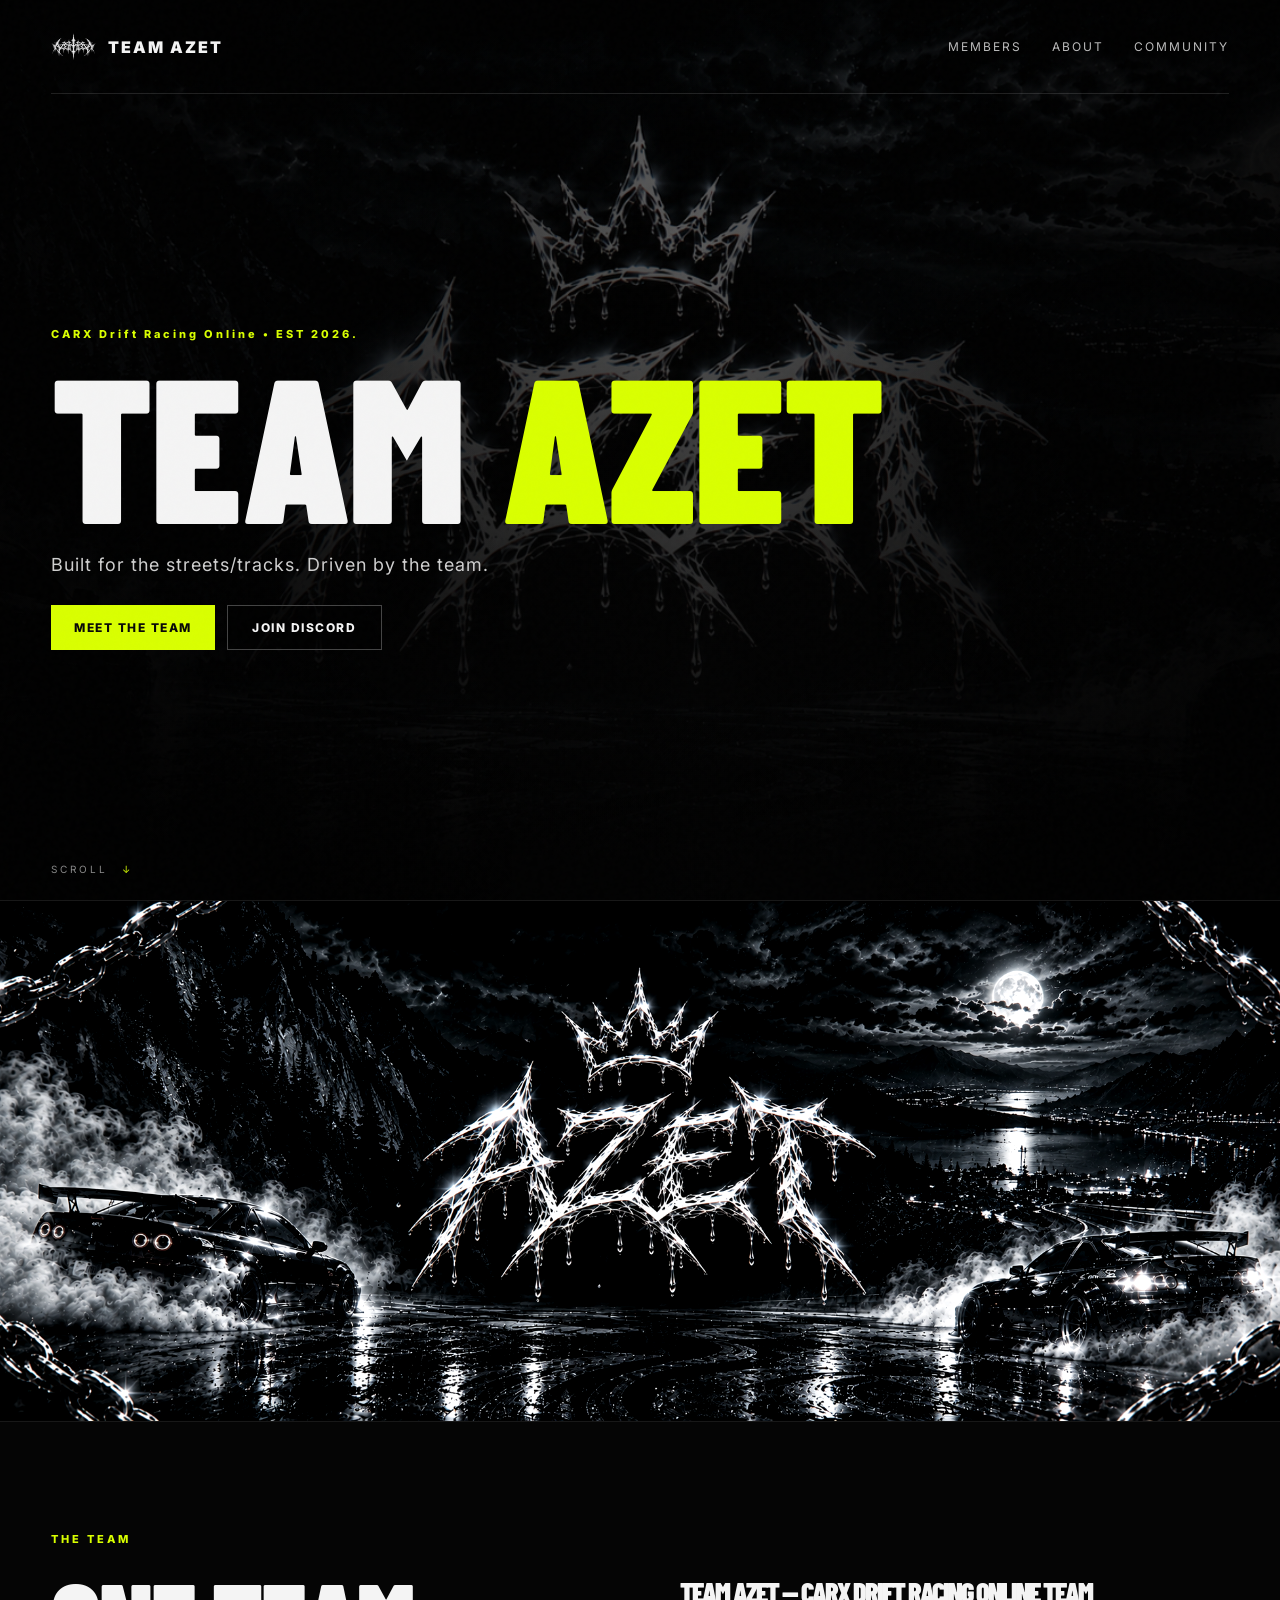
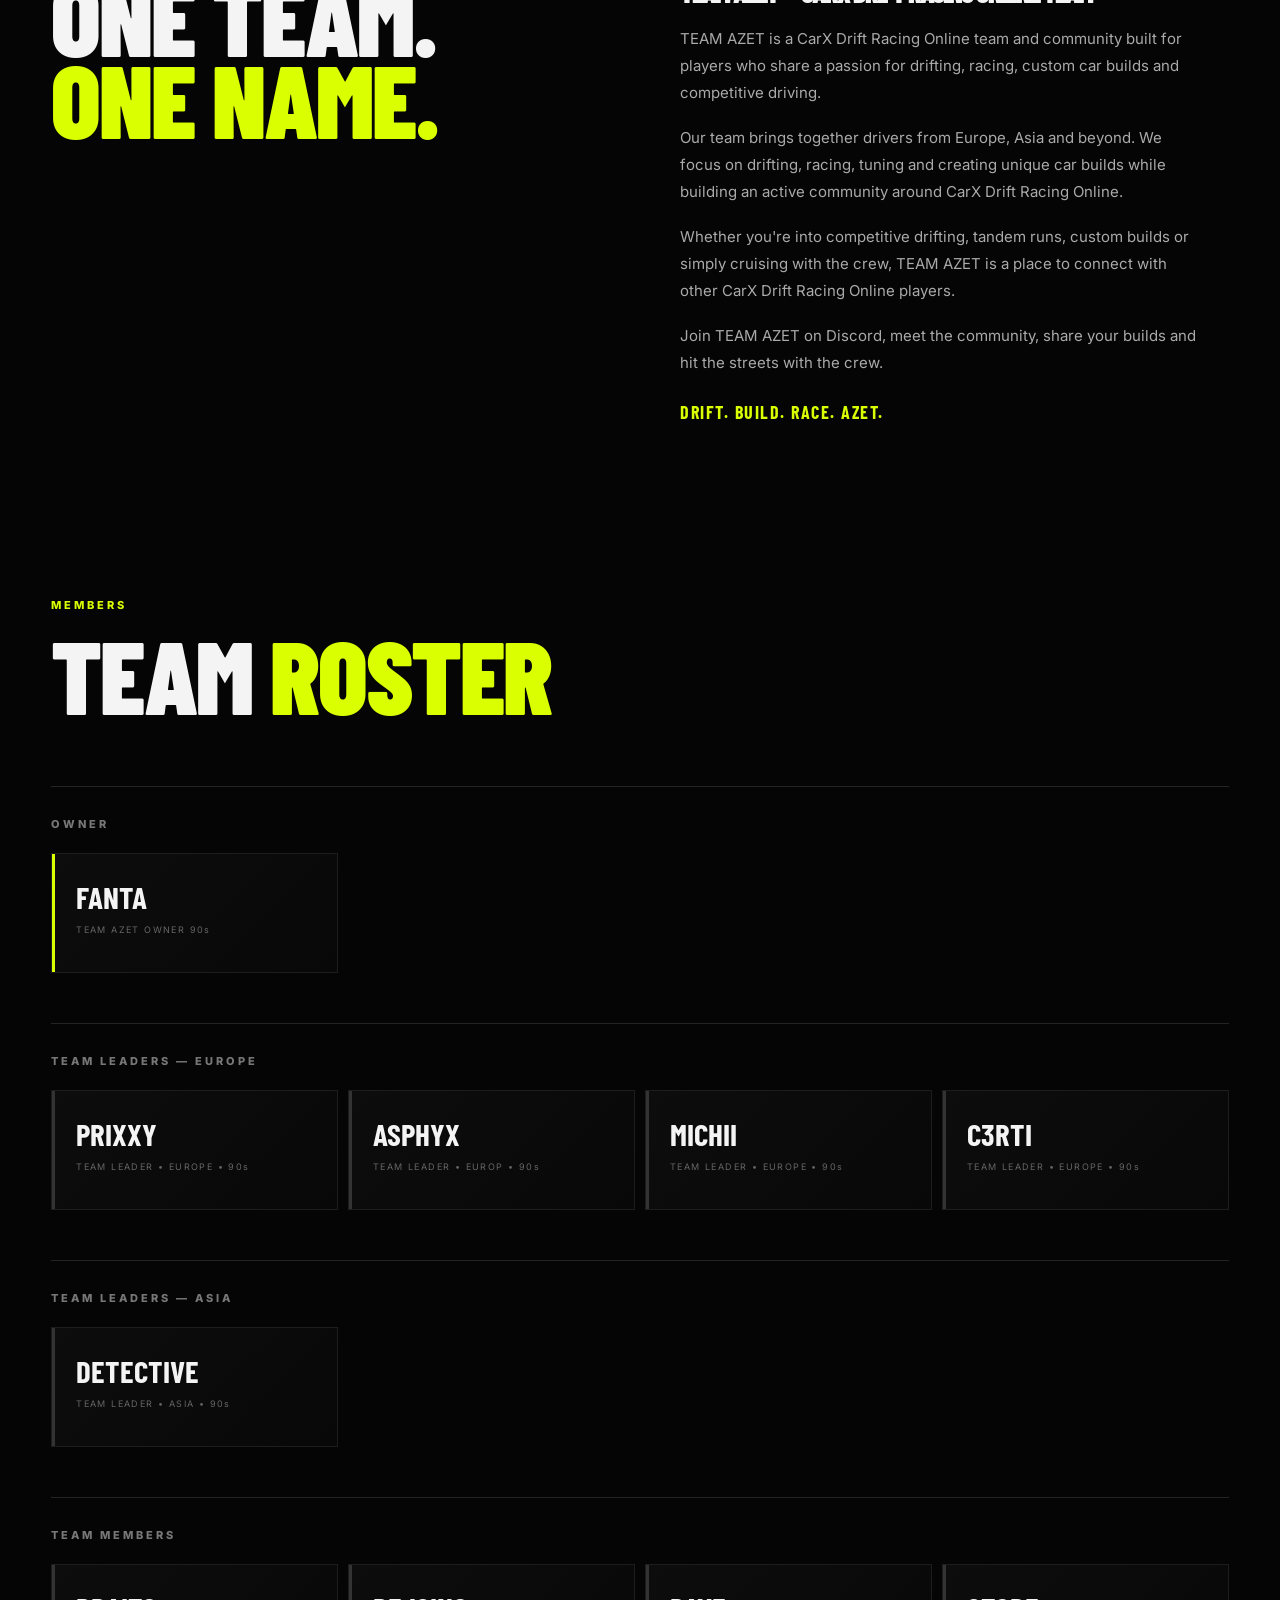
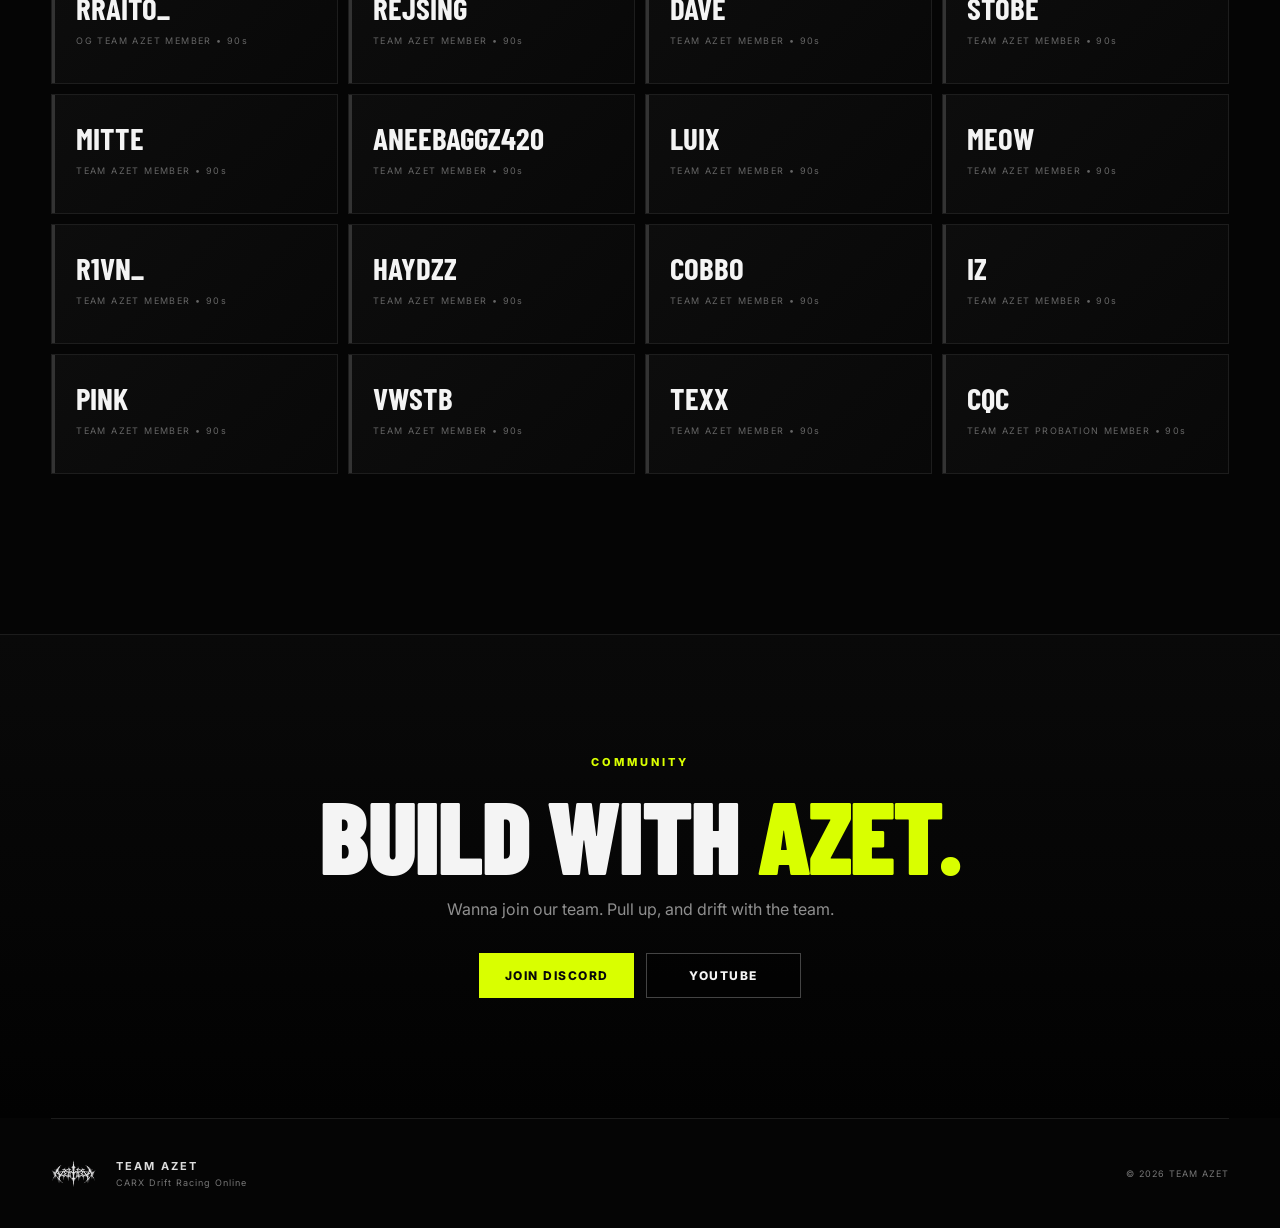
==== commit e08cb05f: "Update index.html" ====
--- a/index.html
+++ b/index.html
@@ -15,7 +15,7 @@
   <header class="hero" id="home">
     <nav class="nav">
       <a class="brand" href="#home">
-        <img src="assets/PixVerse_V6_Image_Text_720P_maak_het_logo_bewe (4).mp4" alt="TEAM AZET logo">
+        <img src="assets/azet-logo.png" alt="TEAM AZET logo">
         <span>TEAM AZET</span>
       </a>
       <div class="nav-links">
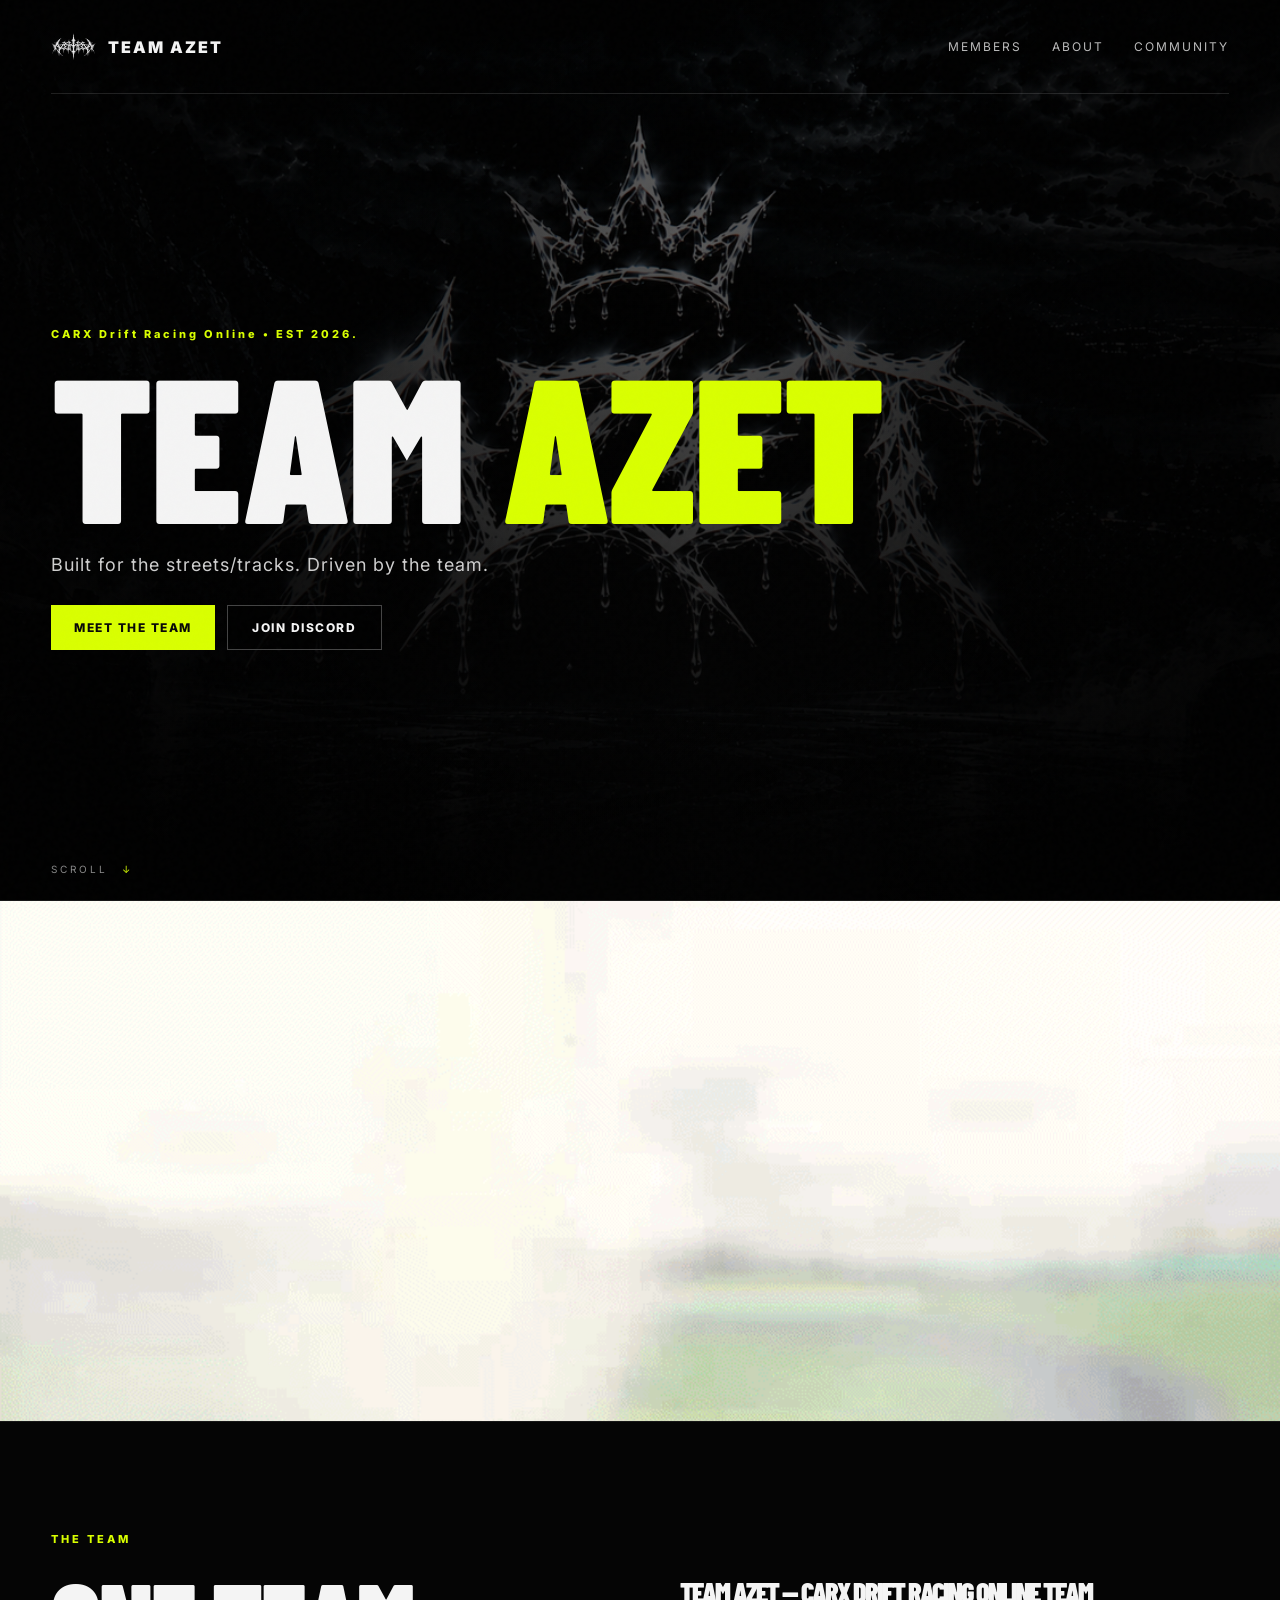
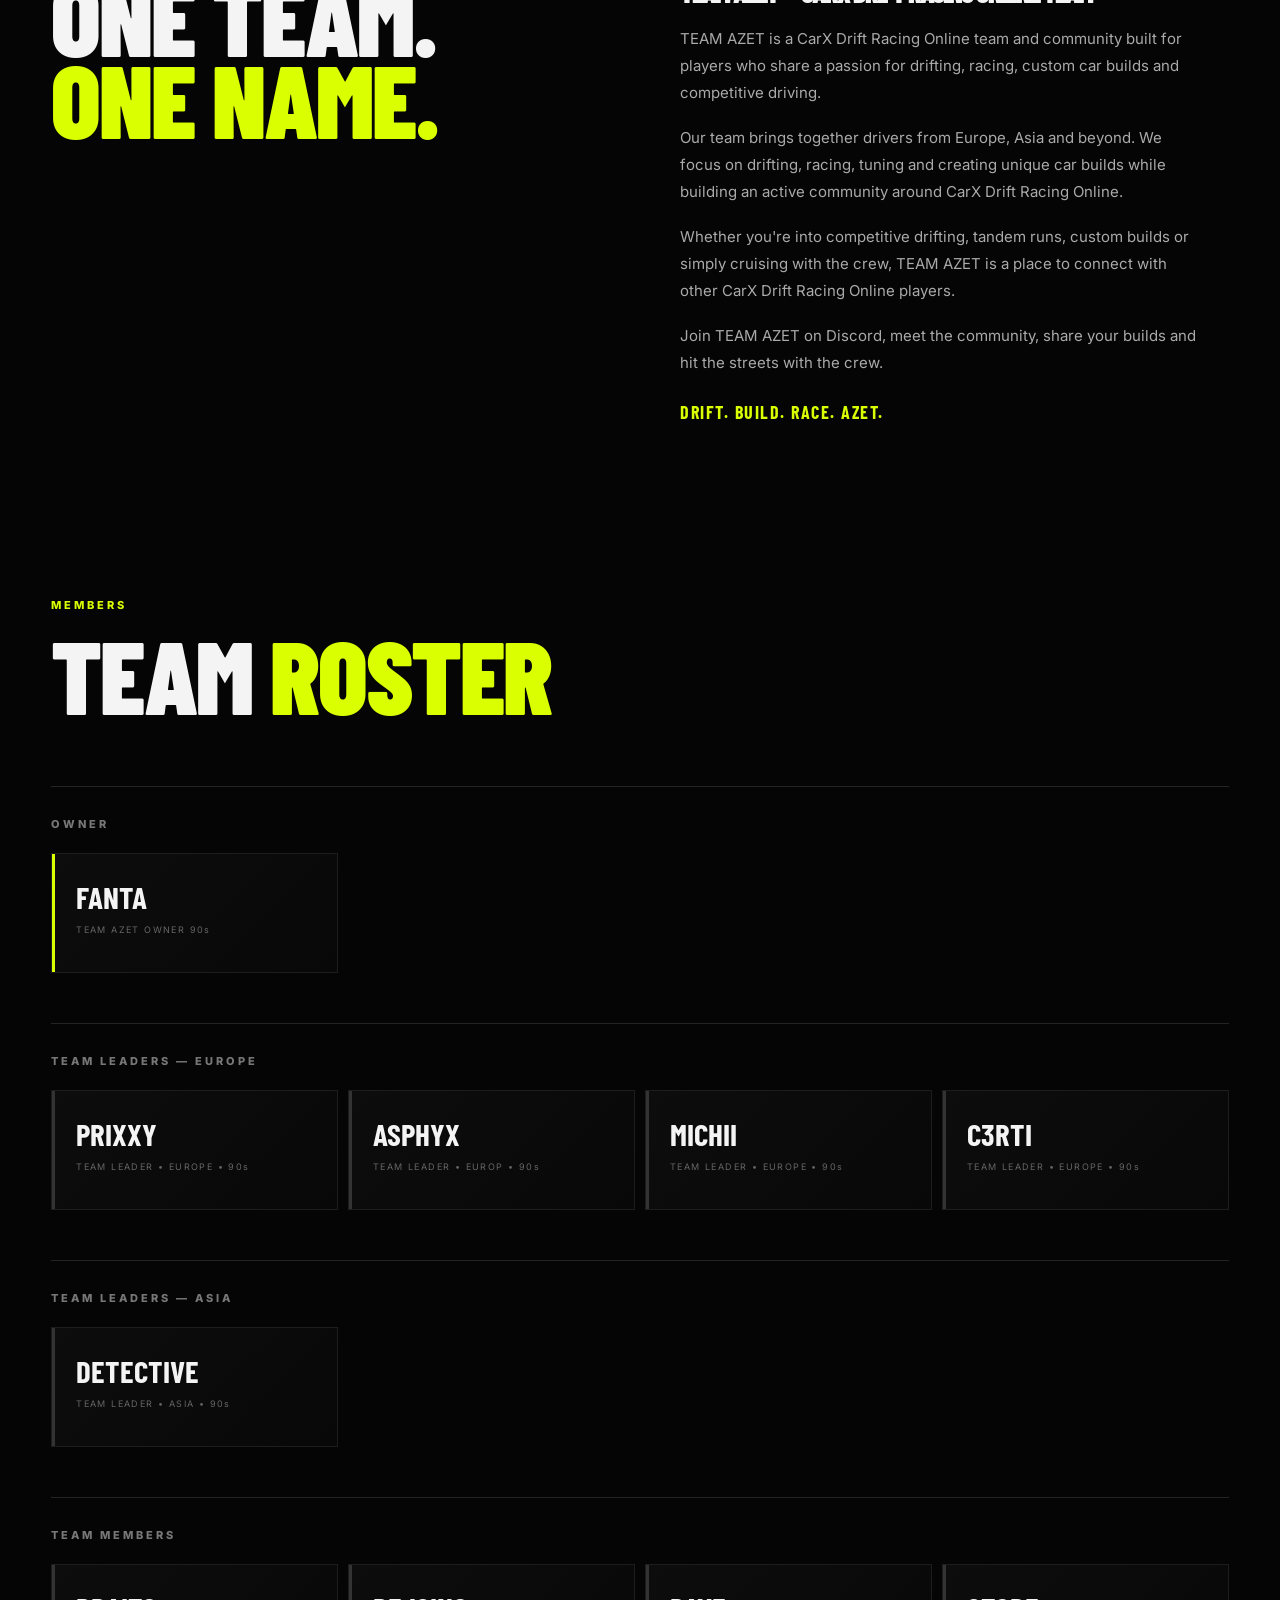
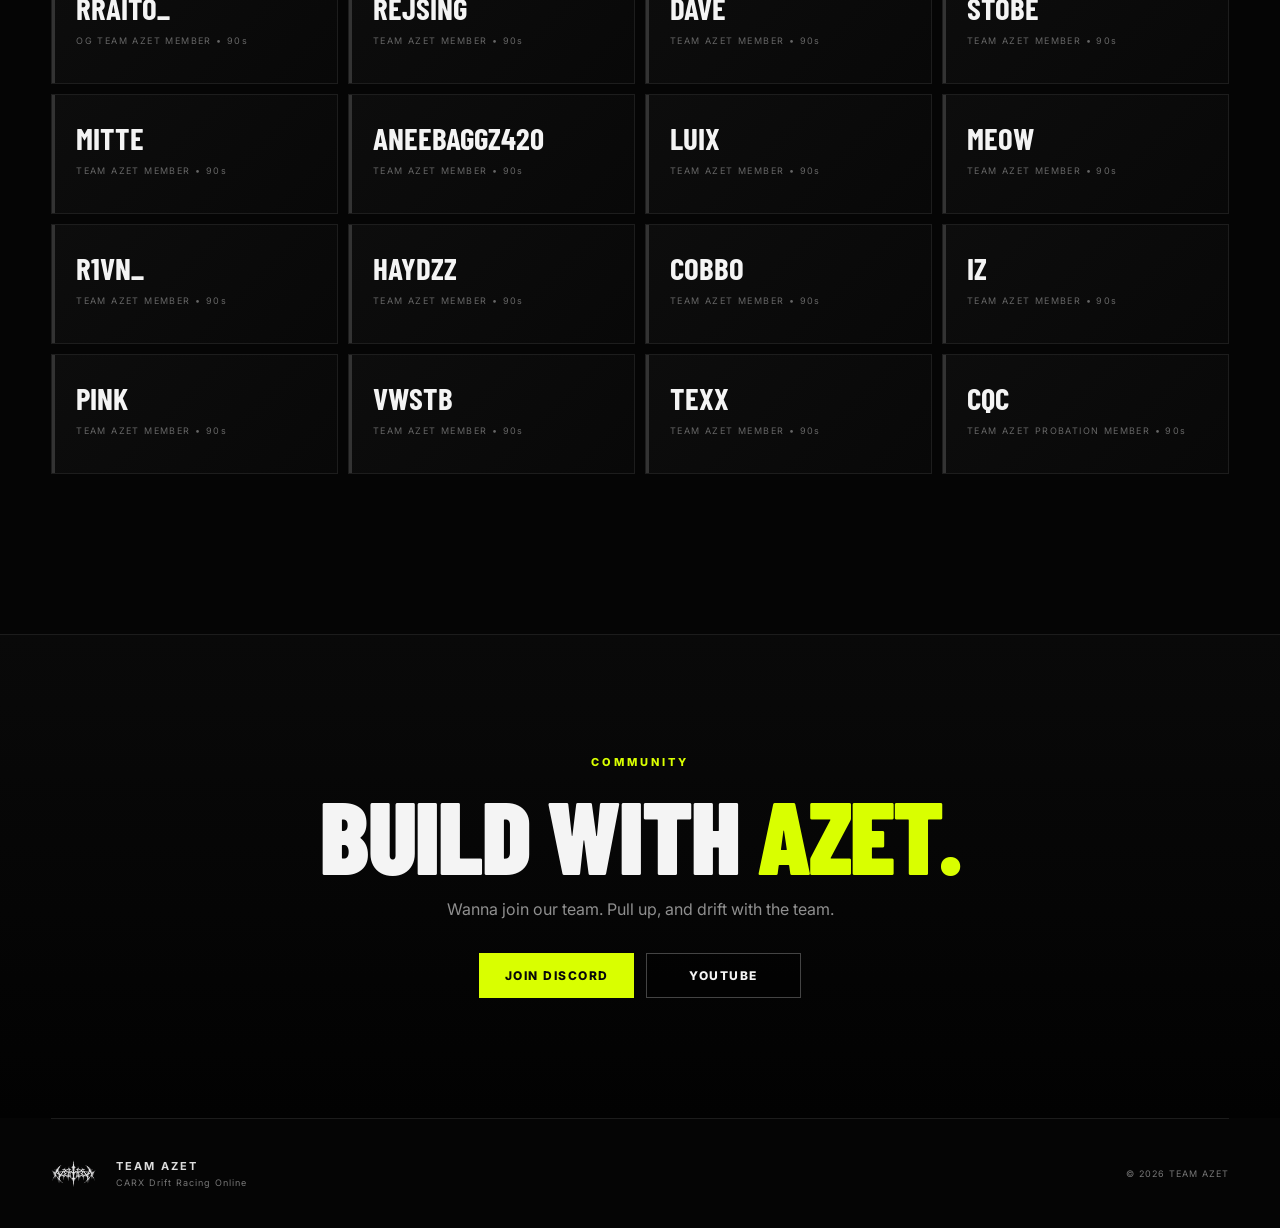
==== commit 6da736bf: "Update index.html" ====
--- a/index.html
+++ b/index.html
@@ -39,7 +39,7 @@
 
   <main>
     <section class="banner-section">
-      <img src="assets/azet-banner.png" alt="TEAM AZET banner">
+      <img src="assets/ezgif-76e4bd1915f3bc2a.gif" alt="TEAM AZET montage">
     </section>
 
     <section class="section" id="about">
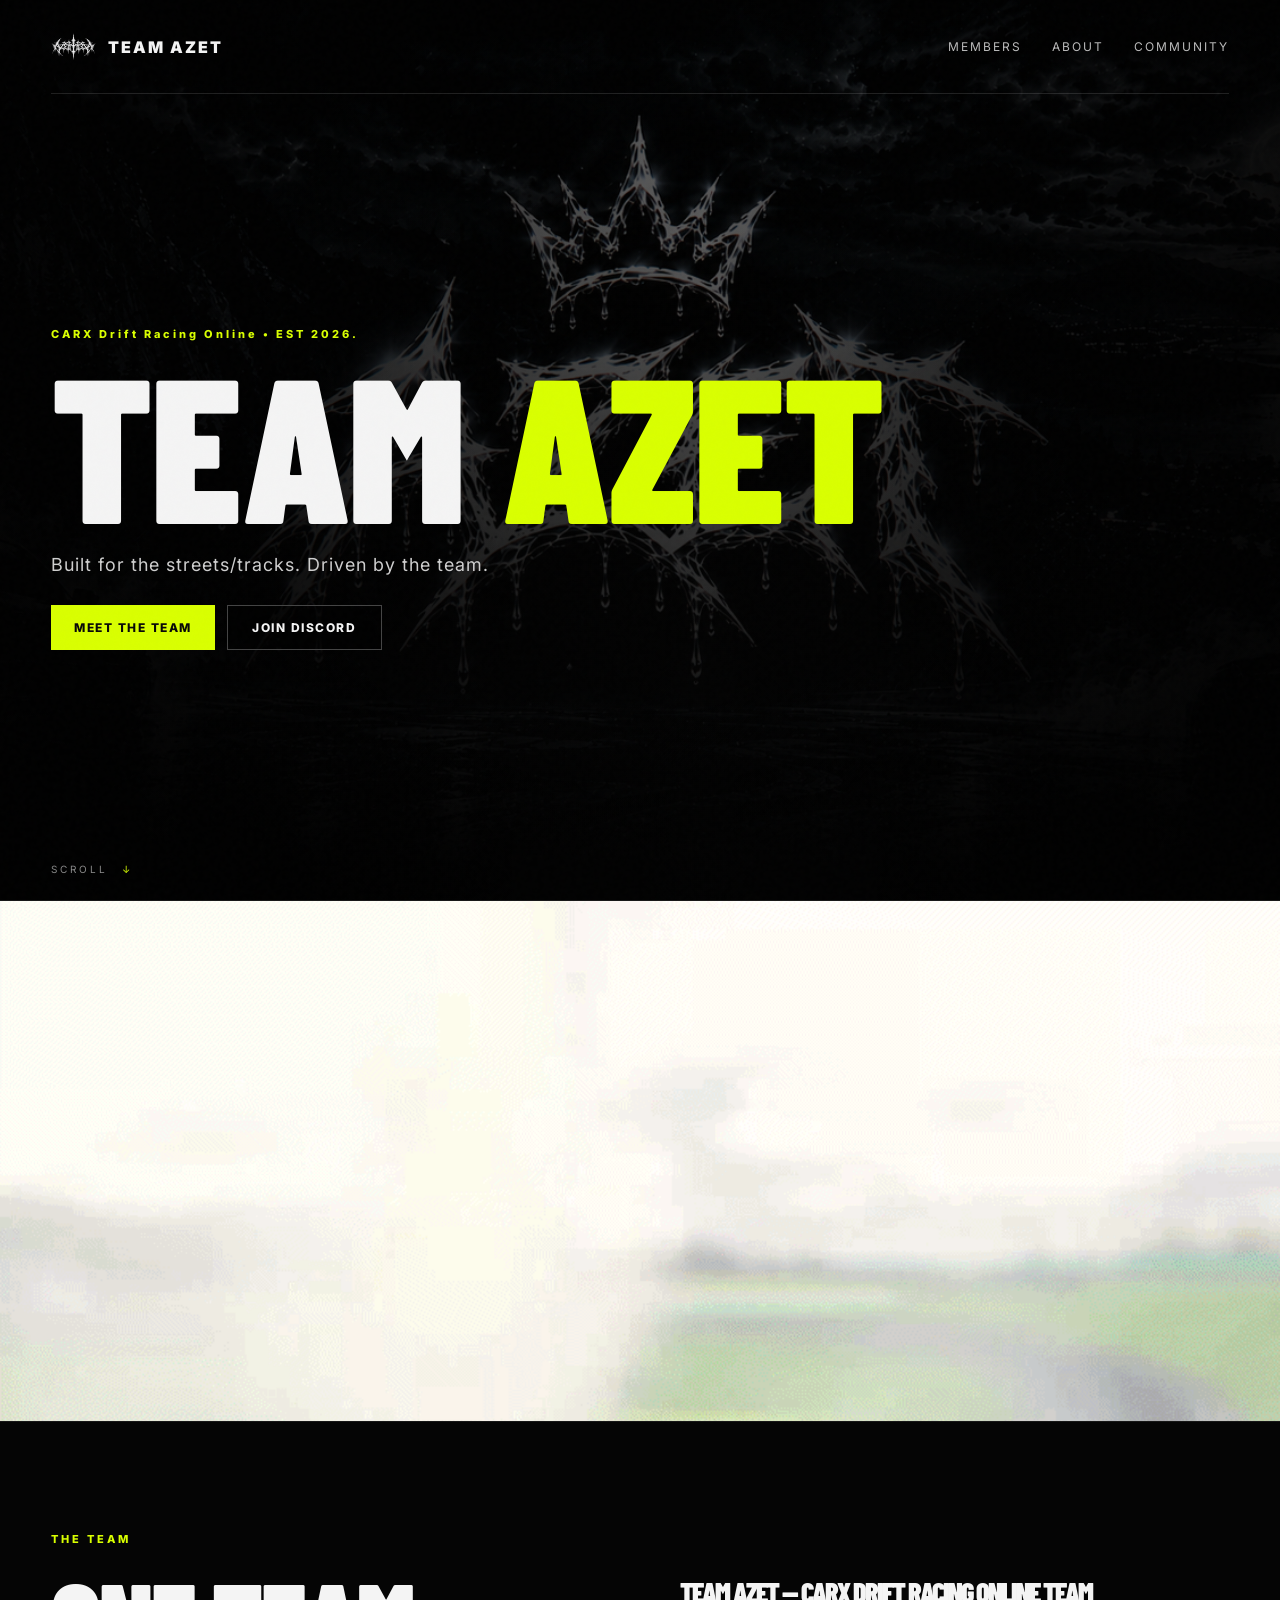
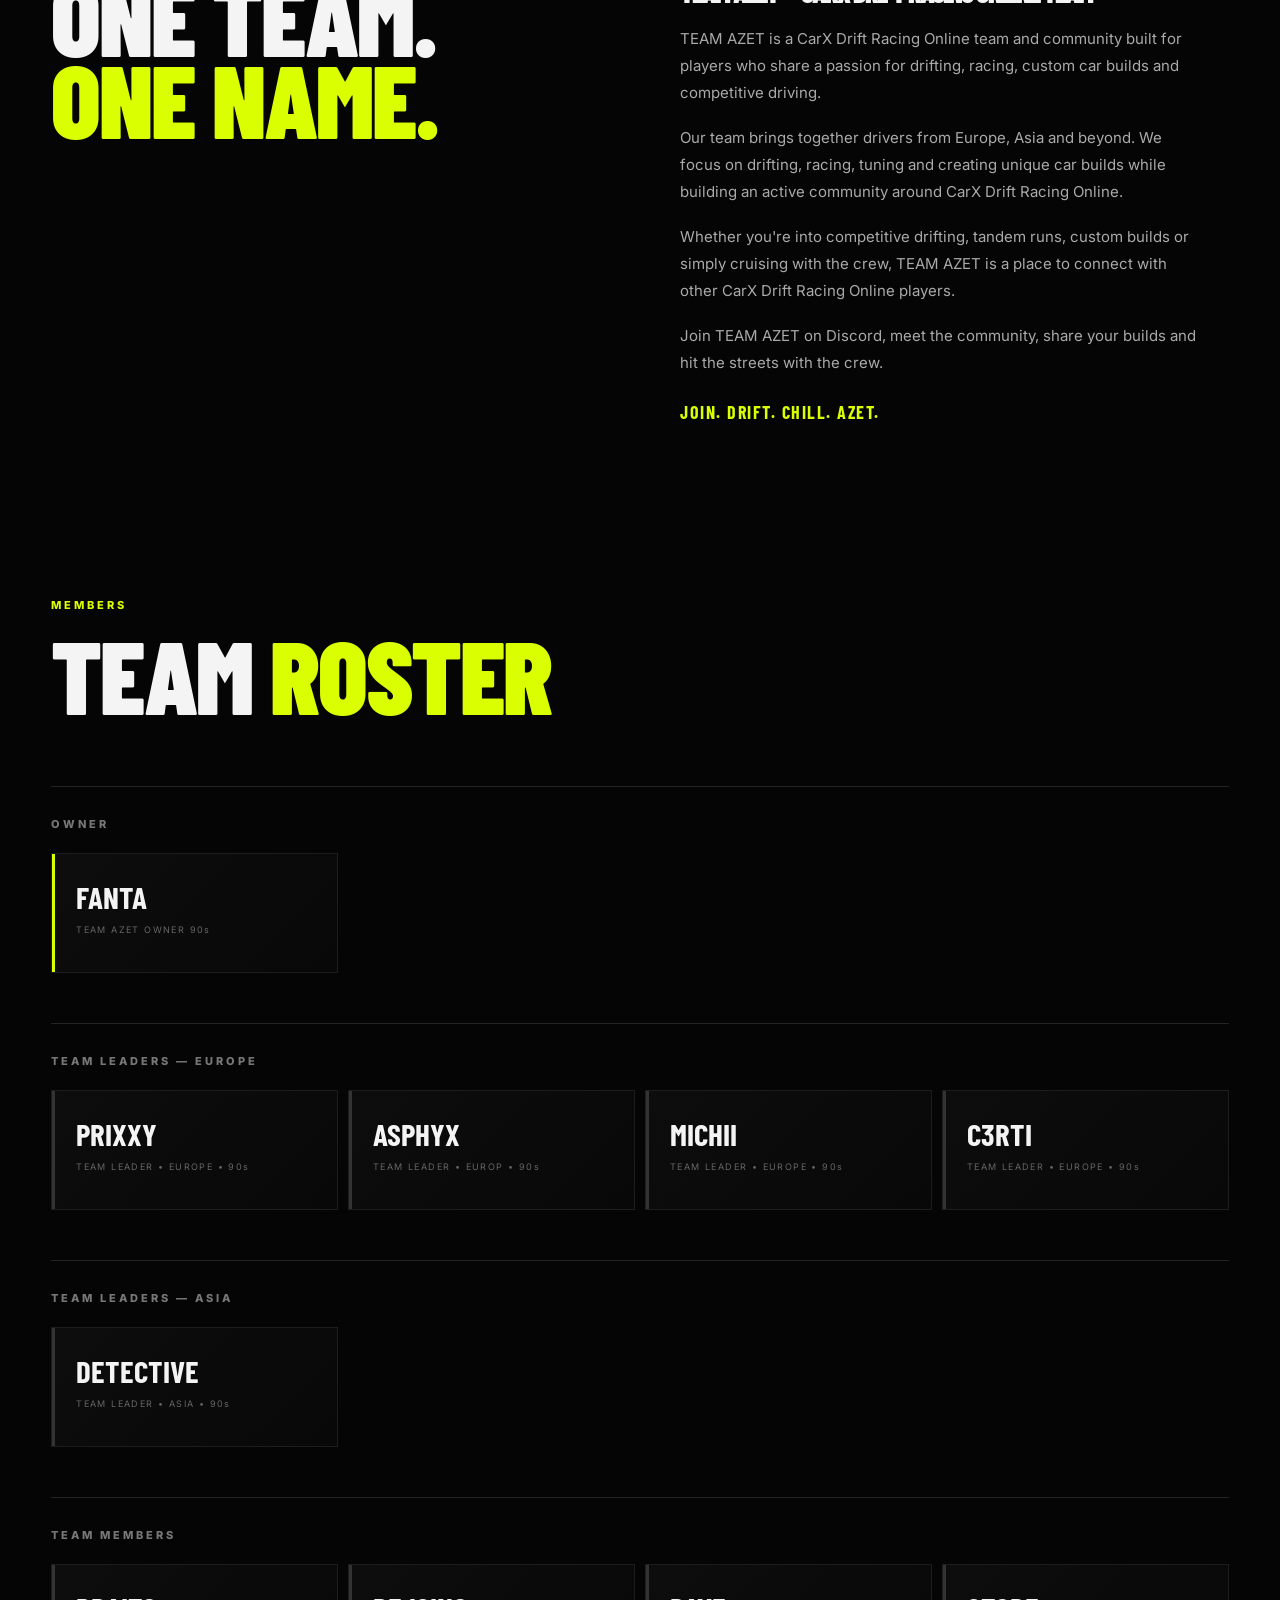
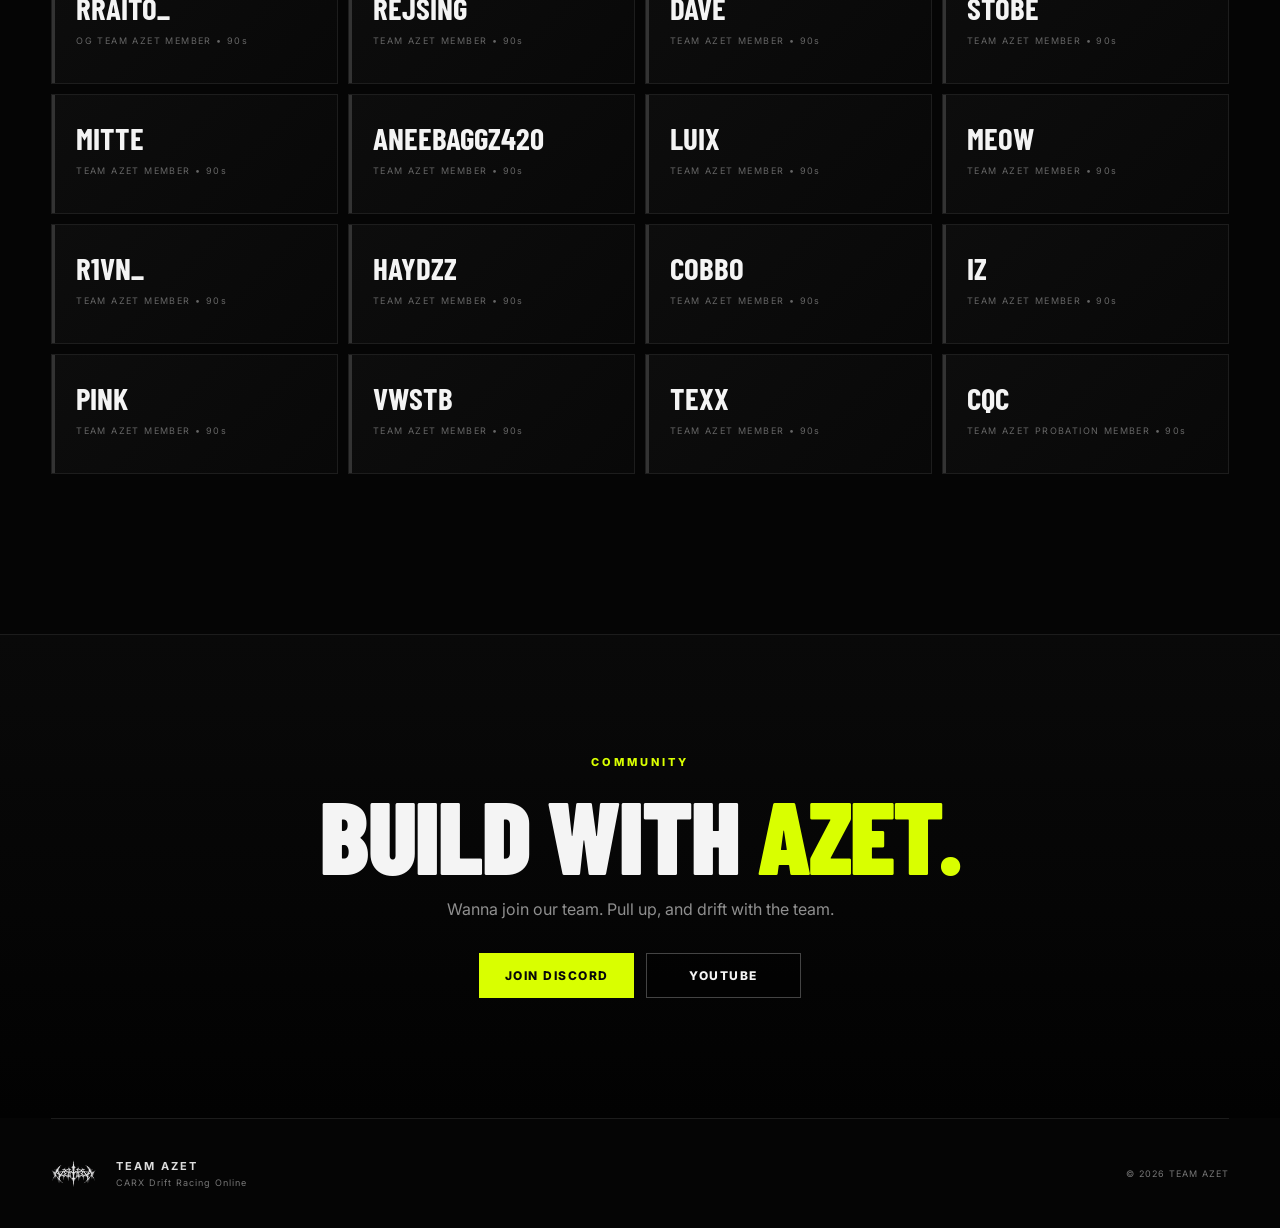
==== commit 20342b3d: "Update index.html" ====
--- a/index.html
+++ b/index.html
@@ -75,7 +75,7 @@
         and hit the streets with the crew.
     </p>
 
-    <h3>DRIFT. BUILD. RACE. AZET.</h3>
+    <h3>JOIN. DRIFT. CHILL. AZET.</h3>
 </section>
         </div>
       </div>
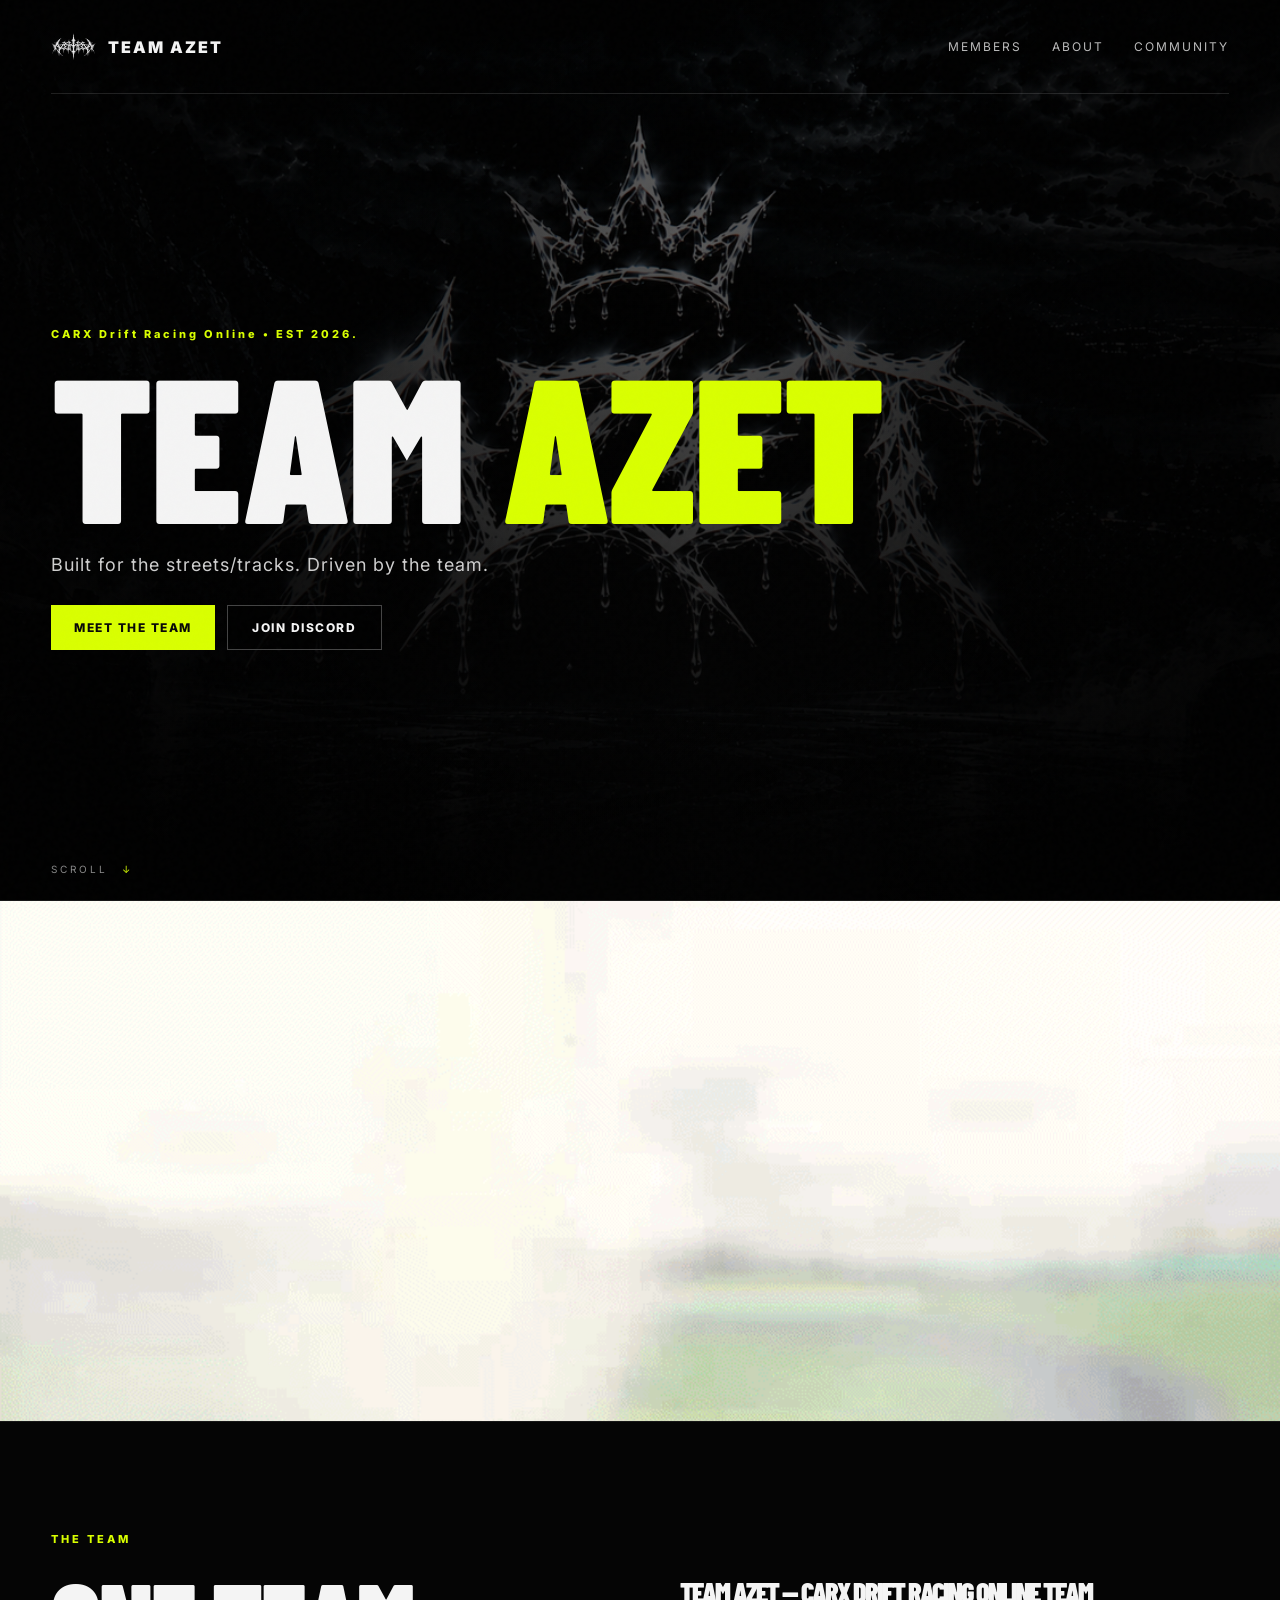
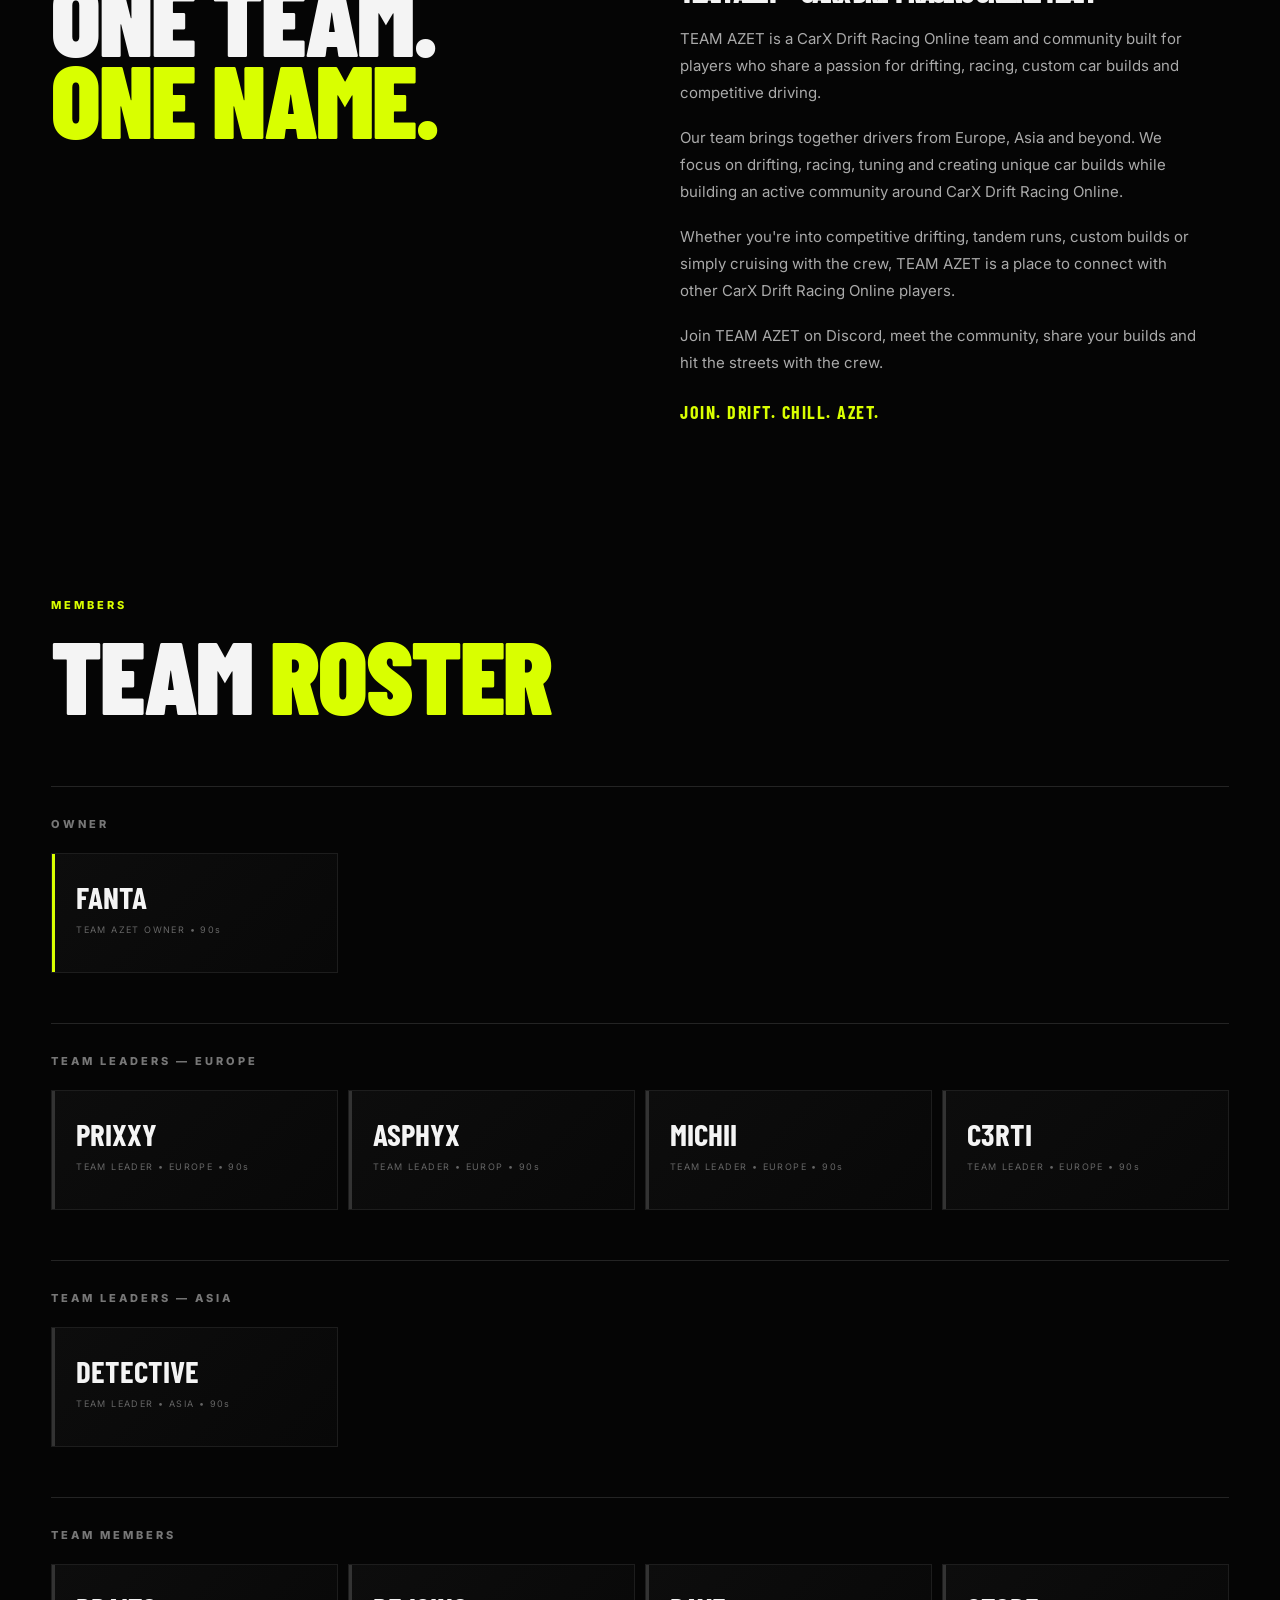
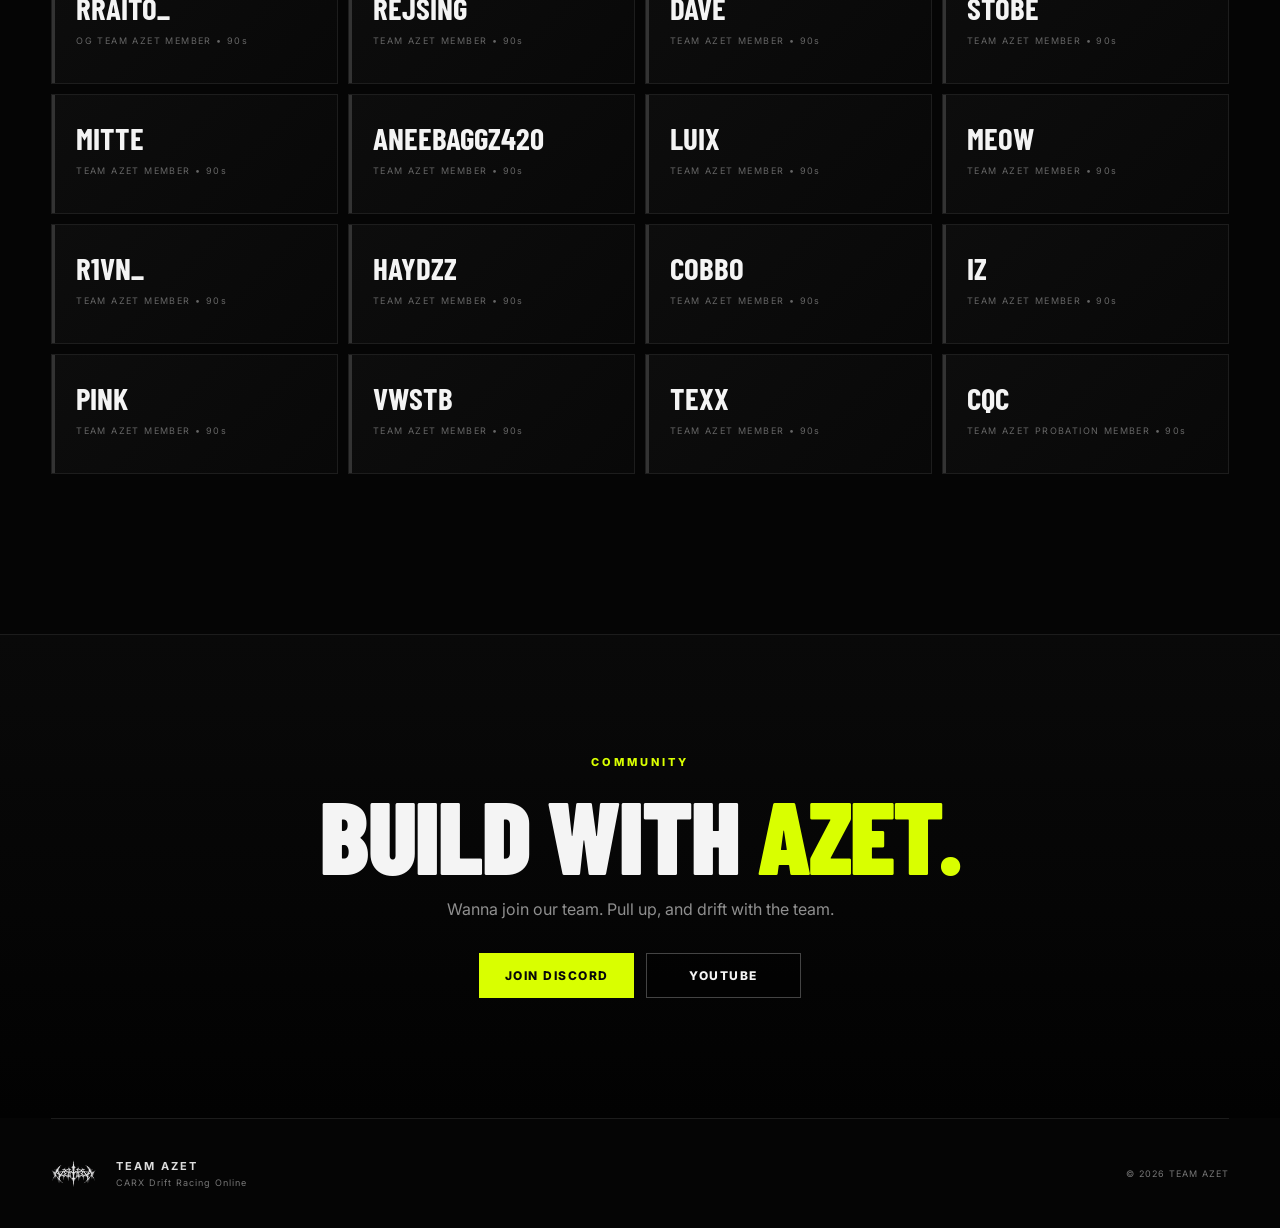
==== commit ea7e5242: "Update index.html" ====
--- a/index.html
+++ b/index.html
@@ -88,7 +88,7 @@
       <div class="role-block">
         <div class="role-title">OWNER</div>
         <div class="member-grid">
-          <article class="member featured"><span>Fanta</span><small>TEAM AZET OWNER 90s</small></article>
+          <article class="member featured"><span>Fanta</span><small>TEAM AZET OWNER • 90s</small></article>
         </div>
       </div>
 
